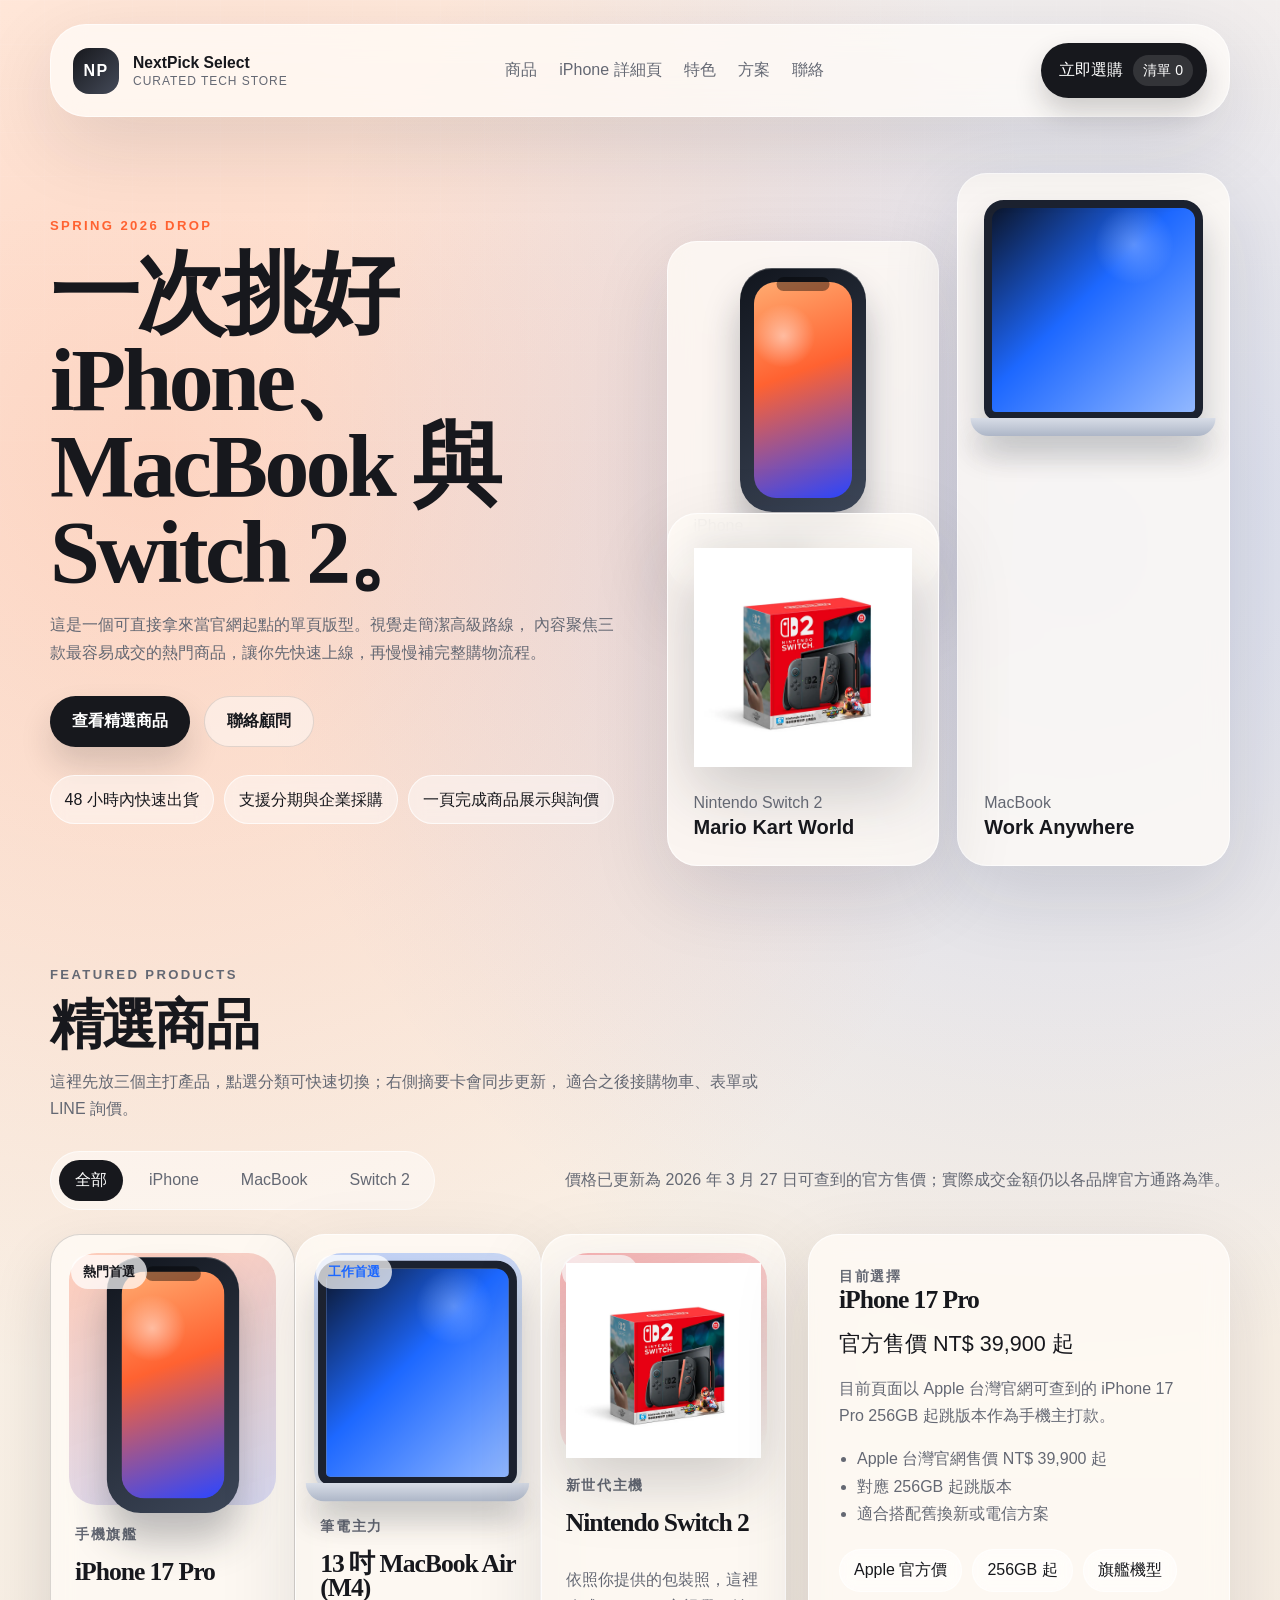
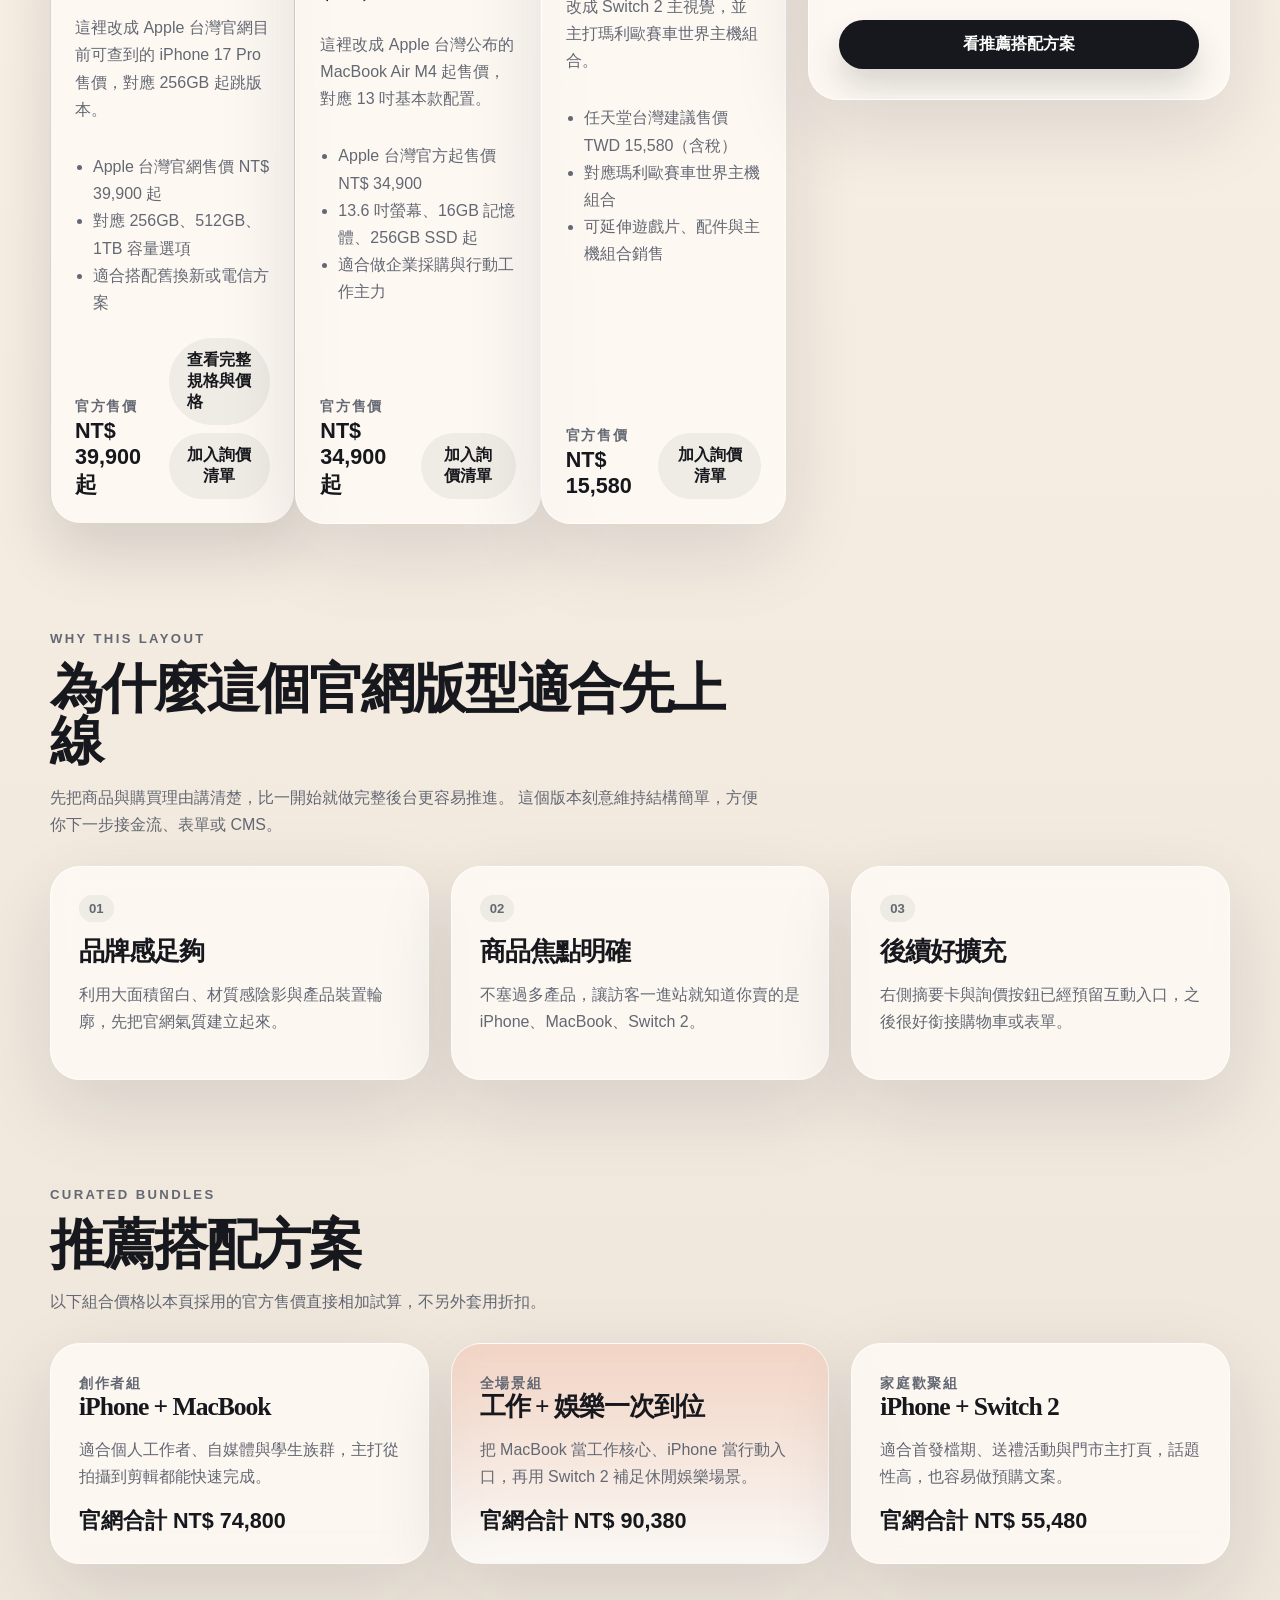
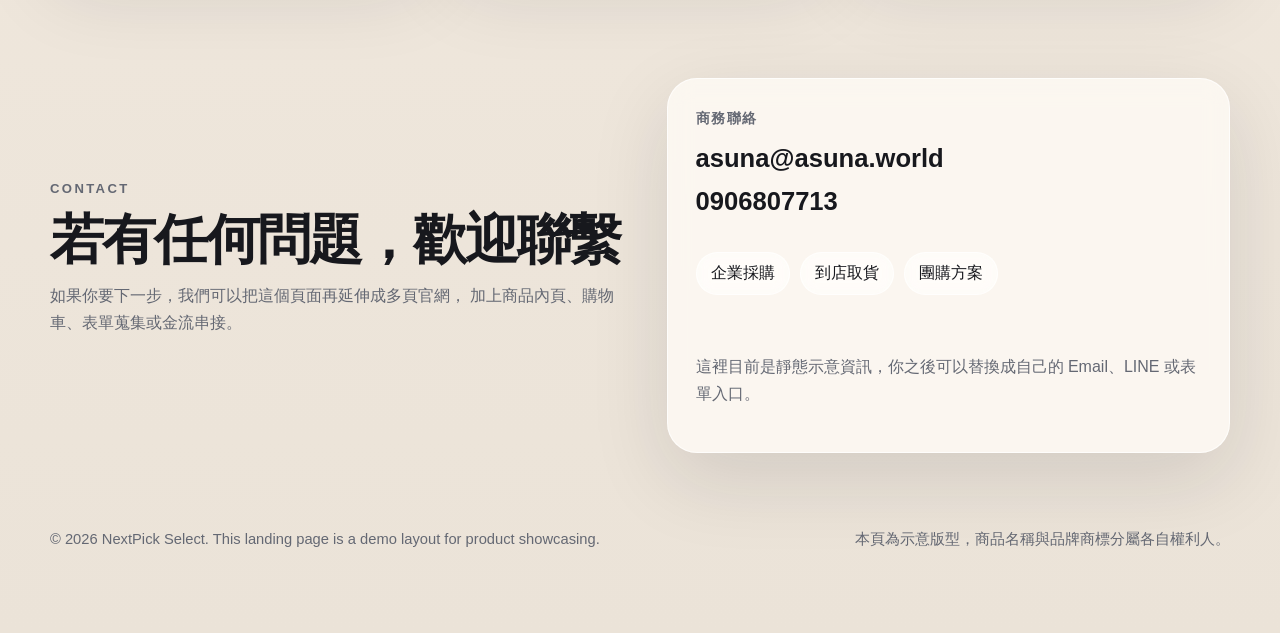
==== index.html @ 817bb283 "Add iPhone detail page with specs and cross-site pricing" ====
<!DOCTYPE html>
<html lang="zh-Hant">
<head>
  <meta charset="UTF-8">
  <meta name="viewport" content="width=device-width, initial-scale=1.0">
  <title>NextPick Select | iPhone、MacBook、Switch 2 精選官網</title>
  <meta
    name="description"
    content="簡單俐落的電子產品官網示意版，展示 iPhone、MacBook 與 Nintendo Switch 2 的精選方案。"
  >
  <link rel="stylesheet" href="styles.css">
</head>
<body>
  <div class="backdrop" aria-hidden="true"></div>
  <div class="page-shell">
    <header class="site-header">
      <a class="brand" href="#top" aria-label="NextPick Select 首頁">
        <span class="brand-mark">NP</span>
        <span class="brand-text">
          <strong>NextPick Select</strong>
          <small>Curated Tech Store</small>
        </span>
      </a>

      <nav class="site-nav" aria-label="主要導覽">
        <a href="#catalog">商品</a>
        <a href="iphone-details.html">iPhone 詳細頁</a>
        <a href="#benefits">特色</a>
        <a href="#plans">方案</a>
        <a href="#contact">聯絡</a>
      </nav>

      <a class="header-cta" href="#catalog">
        立即選購
        <span class="cart-pill">清單 <span id="cart-count">0</span></span>
      </a>
    </header>

    <main id="top">
      <section class="hero">
        <div class="hero-copy reveal">
          <p class="eyebrow">SPRING 2026 DROP</p>
          <h1>一次挑好 iPhone、MacBook 與 Switch 2。</h1>
          <p class="hero-lede">
            這是一個可直接拿來當官網起點的單頁版型。視覺走簡潔高級路線，
            內容聚焦三款最容易成交的熱門商品，讓你先快速上線，再慢慢補完整購物流程。
          </p>

          <div class="hero-actions">
            <a class="button button-primary" href="#catalog">查看精選商品</a>
            <a class="button button-secondary" href="#contact">聯絡顧問</a>
          </div>

          <ul class="hero-points" aria-label="服務重點">
            <li>48 小時內快速出貨</li>
            <li>支援分期與企業採購</li>
            <li>一頁完成商品展示與詢價</li>
          </ul>
        </div>

        <div class="hero-stage reveal" aria-hidden="true">
          <div class="stage-panel panel-phone">
            <div class="device-phone">
              <div class="device-screen"></div>
            </div>
            <div class="panel-copy">
              <p>iPhone</p>
              <strong>Creator Pick</strong>
            </div>
          </div>

          <div class="stage-panel panel-laptop">
            <div class="device-laptop">
              <div class="device-screen"></div>
              <div class="device-base"></div>
            </div>
            <div class="panel-copy">
              <p>MacBook</p>
              <strong>Work Anywhere</strong>
            </div>
          </div>

          <div class="stage-panel panel-console">
            <img class="product-image product-image-stage" src="assets/switch2.webp" alt="">
            <div class="panel-copy">
              <p>Nintendo Switch 2</p>
              <strong>Mario Kart World</strong>
            </div>
          </div>
        </div>
      </section>

      <section class="section catalog" id="catalog">
        <div class="section-heading reveal">
          <p class="eyebrow">FEATURED PRODUCTS</p>
          <h2>精選商品</h2>
          <p>
            這裡先放三個主打產品，點選分類可快速切換；右側摘要卡會同步更新，
            適合之後接購物車、表單或 LINE 詢價。
          </p>
        </div>

        <div class="catalog-toolbar reveal">
          <div class="filter-group" role="tablist" aria-label="商品分類">
            <button class="filter-button is-active" type="button" data-filter="all" aria-selected="true">全部</button>
            <button class="filter-button" type="button" data-filter="phone" aria-selected="false">iPhone</button>
            <button class="filter-button" type="button" data-filter="laptop" aria-selected="false">MacBook</button>
            <button class="filter-button" type="button" data-filter="console" aria-selected="false">Switch 2</button>
          </div>

          <p class="catalog-note">價格已更新為 2026 年 3 月 27 日可查到的官方售價；實際成交金額仍以各品牌官方通路為準。</p>
        </div>

        <div class="catalog-layout">
          <div class="product-grid">
            <article class="product-card reveal is-selected" data-category="phone" data-product="iphone" tabindex="0">
              <div class="product-visual product-visual-phone" aria-hidden="true">
                <span class="product-badge">熱門首選</span>
                <div class="device-phone large">
                  <div class="device-screen"></div>
                </div>
              </div>

              <div class="product-body">
                <p class="product-kicker">手機旗艦</p>
                <h3>iPhone 17 Pro</h3>
                <p class="product-description">
                  這裡改成 Apple 台灣官網目前可查到的 iPhone 17 Pro 售價，對應 256GB 起跳版本。
                </p>

                <ul class="product-specs">
                  <li>Apple 台灣官網售價 NT$ 39,900 起</li>
                  <li>對應 256GB、512GB、1TB 容量選項</li>
                  <li>適合搭配舊換新或電信方案</li>
                </ul>

                <div class="product-footer">
                  <div>
                    <p class="price-label">官方售價</p>
                    <strong class="product-price">NT$ 39,900 起</strong>
                  </div>
                  <div class="product-actions">
                    <a class="button button-small button-link" href="iphone-details.html">查看完整規格與價格</a>
                    <button class="button button-small" type="button" data-add-product="iphone">加入詢價清單</button>
                  </div>
                </div>
              </div>
            </article>

            <article class="product-card reveal" data-category="laptop" data-product="macbook" tabindex="0">
              <div class="product-visual product-visual-laptop" aria-hidden="true">
                <span class="product-badge cool">工作首選</span>
                <div class="device-laptop large">
                  <div class="device-screen"></div>
                  <div class="device-base"></div>
                </div>
              </div>

              <div class="product-body">
                <p class="product-kicker">筆電主力</p>
                <h3>13 吋 MacBook Air (M4)</h3>
                <p class="product-description">
                  這裡改成 Apple 台灣公布的 MacBook Air M4 起售價，對應 13 吋基本款配置。
                </p>

                <ul class="product-specs">
                  <li>Apple 台灣官方起售價 NT$ 34,900</li>
                  <li>13.6 吋螢幕、16GB 記憶體、256GB SSD 起</li>
                  <li>適合做企業採購與行動工作主力</li>
                </ul>

                <div class="product-footer">
                  <div>
                    <p class="price-label">官方售價</p>
                    <strong class="product-price">NT$ 34,900 起</strong>
                  </div>
                  <button class="button button-small" type="button" data-add-product="macbook">加入詢價清單</button>
                </div>
              </div>
            </article>

            <article class="product-card reveal" data-category="console" data-product="switch" tabindex="0">
              <div class="product-visual product-visual-console" aria-hidden="true">
                <span class="product-badge warm">新機焦點</span>
                <img class="product-image product-image-console" src="assets/switch2.webp" alt="">
              </div>

              <div class="product-body">
                <p class="product-kicker">新世代主機</p>
                <h3>Nintendo Switch 2</h3>
                <p class="product-description">
                  依照你提供的包裝照，這裡改成 Switch 2 主視覺，並主打瑪利歐賽車世界主機組合。
                </p>

                <ul class="product-specs">
                  <li>任天堂台灣建議售價 TWD 15,580（含稅）</li>
                  <li>對應瑪利歐賽車世界主機組合</li>
                  <li>可延伸遊戲片、配件與主機組合銷售</li>
                </ul>

                <div class="product-footer">
                  <div>
                    <p class="price-label">官方售價</p>
                    <strong class="product-price">NT$ 15,580</strong>
                  </div>
                  <button class="button button-small" type="button" data-add-product="switch">加入詢價清單</button>
                </div>
              </div>
            </article>
          </div>

          <aside class="selection-panel reveal" aria-live="polite">
            <p class="selection-label">目前選擇</p>
            <h3 id="selection-title">iPhone 17 Pro</h3>
            <p id="selection-price" class="selection-price">官方售價 NT$ 39,900 起</p>
            <p id="selection-description" class="selection-description">
              目前頁面主打的手機款式改為 Apple 台灣官網可查到的 iPhone 17 Pro 256GB 起跳版本。
            </p>

            <ul id="selection-features" class="selection-features">
              <li>官方售價 NT$ 39,900 起</li>
              <li>對應 256GB 起跳版本</li>
              <li>適合搭配舊換新或電信方案</li>
            </ul>

            <div class="selection-tags" id="selection-tags">
              <span>Apple 官方價</span>
              <span>256GB 起</span>
              <span>旗艦機型</span>
            </div>

            <a class="button button-primary selection-cta" href="#plans">看推薦搭配方案</a>
          </aside>
        </div>
      </section>

      <section class="section benefits" id="benefits">
        <div class="section-heading reveal">
          <p class="eyebrow">WHY THIS LAYOUT</p>
          <h2>為什麼這個官網版型適合先上線</h2>
          <p>
            先把商品與購買理由講清楚，比一開始就做完整後台更容易推進。
            這個版本刻意維持結構簡單，方便你下一步接金流、表單或 CMS。
          </p>
        </div>

        <div class="benefit-grid">
          <article class="benefit-card reveal">
            <span class="benefit-index">01</span>
            <h3>品牌感足夠</h3>
            <p>利用大面積留白、材質感陰影與產品裝置輪廓，先把官網氣質建立起來。</p>
          </article>

          <article class="benefit-card reveal">
            <span class="benefit-index">02</span>
            <h3>商品焦點明確</h3>
            <p>不塞過多產品，讓訪客一進站就知道你賣的是 iPhone、MacBook、Switch 2。</p>
          </article>

          <article class="benefit-card reveal">
            <span class="benefit-index">03</span>
            <h3>後續好擴充</h3>
            <p>右側摘要卡與詢價按鈕已經預留互動入口，之後很好銜接購物車或表單。</p>
          </article>
        </div>
      </section>

      <section class="section plans" id="plans">
        <div class="section-heading reveal">
          <p class="eyebrow">CURATED BUNDLES</p>
          <h2>推薦搭配方案</h2>
          <p>以下組合價格以本頁採用的官方售價直接相加試算，不另外套用折扣。</p>
        </div>

        <div class="plan-grid">
          <article class="plan-card reveal">
            <p class="plan-label">創作者組</p>
            <h3>iPhone + MacBook</h3>
            <p>適合個人工作者、自媒體與學生族群，主打從拍攝到剪輯都能快速完成。</p>
            <strong>官網合計 NT$ 74,800</strong>
          </article>

          <article class="plan-card reveal emphasis">
            <p class="plan-label">全場景組</p>
            <h3>工作 + 娛樂一次到位</h3>
            <p>把 MacBook 當工作核心、iPhone 當行動入口，再用 Switch 2 補足休閒娛樂場景。</p>
            <strong>官網合計 NT$ 90,380</strong>
          </article>

          <article class="plan-card reveal">
            <p class="plan-label">家庭歡聚組</p>
            <h3>iPhone + Switch 2</h3>
            <p>適合首發檔期、送禮活動與門市主打頁，話題性高，也容易做預購文案。</p>
            <strong>官網合計 NT$ 55,480</strong>
          </article>
        </div>
      </section>

      <section class="section contact" id="contact">
        <div class="contact-copy reveal">
          <p class="eyebrow">CONTACT</p>
          <h2>若有任何問題，歡迎聯繫</h2>
          <p>
            如果你要下一步，我們可以把這個頁面再延伸成多頁官網，
            加上商品內頁、購物車、表單蒐集或金流串接。
          </p>
        </div>

        <div class="contact-card reveal">
          <p class="contact-label">商務聯絡</p>
          <a href="mailto:asuna@asuna.world">asuna@asuna.world</a>
          <a href="tel:0906807713">0906807713</a>
          <div class="selection-tags">
            <span>企業採購</span>
            <span>到店取貨</span>
            <span>團購方案</span>
          </div>
          <p class="contact-note">
            這裡目前是靜態示意資訊，你之後可以替換成自己的 Email、LINE 或表單入口。
          </p>
        </div>
      </section>
    </main>

    <footer class="site-footer">
      <p>© <span id="year">2026</span> NextPick Select. This landing page is a demo layout for product showcasing.</p>
      <p>本頁為示意版型，商品名稱與品牌商標分屬各自權利人。</p>
    </footer>
  </div>

  <div class="toast" id="cart-toast" role="status" aria-live="polite"></div>

  <script src="script.js" defer></script>
</body>
</html>
---- styles.css ----
:root {
  --bg-top: #fff6ec;
  --bg-bottom: #ebe3d8;
  --surface: rgba(255, 252, 247, 0.78);
  --surface-strong: #fffdf9;
  --ink: #17181d;
  --muted: #646873;
  --line: rgba(23, 24, 29, 0.12);
  --shadow: 0 26px 80px rgba(25, 28, 40, 0.12);
  --accent: #ff6231;
  --accent-cool: #1d68ff;
  --accent-warm: #e60012;
  --radius-xl: 36px;
  --radius-sm: 999px;
  --content-width: min(1180px, calc(100vw - 40px));
}

*,
*::before,
*::after {
  box-sizing: border-box;
}

html {
  scroll-behavior: smooth;
}

body {
  margin: 0;
  min-height: 100vh;
  font-family: "Aptos", "Trebuchet MS", "Segoe UI", sans-serif;
  color: var(--ink);
  background:
    radial-gradient(circle at 12% 12%, rgba(255, 98, 49, 0.22), transparent 26%),
    radial-gradient(circle at 84% 14%, rgba(29, 104, 255, 0.18), transparent 24%),
    linear-gradient(180deg, var(--bg-top) 0%, var(--bg-bottom) 100%);
}

a {
  color: inherit;
  text-decoration: none;
}

button {
  font: inherit;
}

.backdrop {
  position: fixed;
  inset: 0;
  pointer-events: none;
  background:
    linear-gradient(rgba(255, 255, 255, 0.22) 1px, transparent 1px),
    linear-gradient(90deg, rgba(255, 255, 255, 0.22) 1px, transparent 1px);
  background-size: 44px 44px;
  mask-image: linear-gradient(180deg, rgba(0, 0, 0, 0.65), transparent 88%);
  opacity: 0.45;
}

.page-shell {
  width: var(--content-width);
  margin: 0 auto;
  padding: 24px 0 48px;
}

.site-header {
  position: sticky;
  top: 18px;
  z-index: 10;
  display: flex;
  align-items: center;
  justify-content: space-between;
  gap: 20px;
  padding: 18px 22px;
  margin-bottom: 28px;
  border: 1px solid rgba(255, 255, 255, 0.65);
  border-radius: var(--radius-xl);
  background: rgba(255, 253, 249, 0.74);
  backdrop-filter: blur(16px);
  box-shadow: var(--shadow);
}

.brand {
  display: inline-flex;
  align-items: center;
  gap: 14px;
}

.brand-mark {
  display: inline-grid;
  place-items: center;
  width: 46px;
  height: 46px;
  border-radius: 16px;
  background: linear-gradient(135deg, var(--ink), #444a58);
  color: #fff;
  font-weight: 700;
  letter-spacing: 0.08em;
}

.brand-text {
  display: flex;
  flex-direction: column;
  gap: 2px;
}

.brand-text strong {
  font-size: 0.98rem;
}

.brand-text small {
  color: var(--muted);
  font-size: 0.75rem;
  letter-spacing: 0.08em;
  text-transform: uppercase;
}

.site-nav {
  display: inline-flex;
  align-items: center;
  gap: 22px;
  color: var(--muted);
}

.site-nav a {
  transition: color 160ms ease;
}

.site-nav a:hover,
.site-nav a:focus-visible {
  color: var(--ink);
}

.header-cta,
.button {
  display: inline-flex;
  align-items: center;
  justify-content: center;
  gap: 10px;
  border: 0;
  border-radius: var(--radius-sm);
  transition:
    transform 160ms ease,
    box-shadow 160ms ease,
    background 160ms ease,
    color 160ms ease;
  cursor: pointer;
}

.header-cta {
  padding: 12px 14px 12px 18px;
  background: var(--ink);
  color: #fff;
  box-shadow: 0 14px 28px rgba(23, 24, 29, 0.2);
}

.header-cta:hover,
.header-cta:focus-visible,
.button:hover,
.button:focus-visible {
  transform: translateY(-2px);
}

.cart-pill {
  padding: 6px 10px;
  border-radius: var(--radius-sm);
  background: rgba(255, 255, 255, 0.12);
  font-size: 0.88rem;
}

.hero,
.contact {
  display: grid;
  grid-template-columns: 1.02fr 0.98fr;
  gap: 30px;
  align-items: center;
}

.hero {
  padding: 28px 0 12px;
  min-height: calc(100vh - 170px);
}

.eyebrow {
  margin: 0 0 14px;
  color: var(--accent);
  font-size: 0.82rem;
  font-weight: 700;
  letter-spacing: 0.18em;
  text-transform: uppercase;
}

h1,
h2,
h3 {
  margin: 0;
  font-family: "Palatino Linotype", "Book Antiqua", Georgia, serif;
  line-height: 0.96;
  letter-spacing: -0.04em;
}

h1 {
  font-size: clamp(3.4rem, 7vw, 6.4rem);
  max-width: 12ch;
}

h2 {
  font-size: clamp(2.2rem, 4.2vw, 4rem);
  margin-bottom: 16px;
}

h3 {
  font-size: clamp(1.4rem, 2vw, 2rem);
}

p,
li {
  line-height: 1.7;
}

.hero-lede,
.section-heading p,
.catalog-note,
.product-description,
.selection-description,
.benefit-card p,
.plan-card p,
.contact-note,
.contact-copy p {
  color: var(--muted);
}

.hero-copy {
  max-width: 580px;
}

.hero-actions {
  display: flex;
  flex-wrap: wrap;
  gap: 14px;
  margin: 30px 0 28px;
}

.button {
  padding: 14px 22px;
  font-weight: 700;
}

.button-primary {
  background: var(--ink);
  color: #fff;
  box-shadow: 0 18px 32px rgba(23, 24, 29, 0.16);
}

.button-secondary {
  border: 1px solid var(--line);
  background: rgba(255, 255, 255, 0.45);
}

.button-small {
  padding: 12px 18px;
  background: rgba(23, 24, 29, 0.06);
  color: var(--ink);
}

.button-link {
  text-decoration: none;
}

.hero-points {
  display: flex;
  flex-wrap: wrap;
  gap: 10px;
  padding: 0;
  margin: 0;
  list-style: none;
}

.hero-points li,
.selection-tags span {
  padding: 10px 14px;
  border: 1px solid rgba(255, 255, 255, 0.7);
  border-radius: var(--radius-sm);
  background: rgba(255, 255, 255, 0.44);
  backdrop-filter: blur(8px);
}

.hero-stage {
  position: relative;
  display: grid;
  grid-template-columns: 1fr 1fr;
  gap: 18px;
  min-height: 620px;
}

.stage-panel,
.product-card,
.selection-panel,
.benefit-card,
.plan-card,
.contact-card {
  position: relative;
  overflow: hidden;
  border: 1px solid rgba(255, 255, 255, 0.7);
  border-radius: 30px;
  background: var(--surface);
  box-shadow: var(--shadow);
  backdrop-filter: blur(12px);
}

.stage-panel {
  padding: 26px;
}

.panel-phone {
  margin-top: 68px;
}

.panel-laptop {
  grid-column: 2;
  grid-row: 1 / span 2;
  display: flex;
  flex-direction: column;
  justify-content: space-between;
}

.panel-console {
  margin-top: -94px;
}

.panel-copy {
  position: relative;
  z-index: 1;
}

.panel-copy p {
  margin: 0;
  color: var(--muted);
}

.panel-copy strong {
  font-size: 1.25rem;
}

.device-phone,
.device-laptop,
.device-switch {
  position: relative;
  margin: 0 auto;
}

.device-phone {
  width: 126px;
  height: 244px;
  padding: 14px;
  border-radius: 32px;
  background: linear-gradient(145deg, #11151d, #3d4759);
  box-shadow:
    inset 0 1px 0 rgba(255, 255, 255, 0.26),
    0 26px 36px rgba(18, 24, 35, 0.28);
}

.device-phone::before {
  content: "";
  position: absolute;
  top: 9px;
  left: 50%;
  width: 42%;
  height: 14px;
  transform: translateX(-50%);
  border-radius: 999px;
  background: rgba(0, 0, 0, 0.42);
}

.device-screen {
  width: 100%;
  height: 100%;
  border-radius: 22px;
  background:
    radial-gradient(circle at 30% 25%, rgba(255, 255, 255, 0.48), transparent 18%),
    linear-gradient(160deg, #ffab70, #ff6231 42%, #2c46ff 100%);
}

.device-laptop {
  width: min(100%, 380px);
}

.device-laptop .device-screen {
  height: 220px;
  border-radius: 20px 20px 12px 12px;
  border: 8px solid #1c2230;
  background:
    radial-gradient(circle at 70% 18%, rgba(255, 255, 255, 0.28), transparent 18%),
    linear-gradient(135deg, #0b162d 0%, #1d68ff 45%, #92b8ff 100%);
  box-shadow: 0 22px 36px rgba(10, 16, 28, 0.22);
}

.device-base {
  width: 112%;
  height: 18px;
  margin: -2px auto 0;
  transform: translateX(-5.5%);
  border-radius: 0 0 22px 22px;
  background: linear-gradient(180deg, #d8dde7, #adb6c7);
  box-shadow: 0 20px 28px rgba(10, 16, 28, 0.16);
}

.device-switch {
  display: flex;
  align-items: center;
  justify-content: center;
  gap: 10px;
}

.switch-screen {
  width: 210px;
  height: 116px;
  border-radius: 18px;
  border: 8px solid #1d1f29;
  background:
    radial-gradient(circle at 28% 32%, rgba(44, 175, 255, 0.2), transparent 18%),
    radial-gradient(circle at 72% 36%, rgba(255, 108, 54, 0.18), transparent 20%),
    linear-gradient(135deg, #202632 0%, #090b10 100%);
  box-shadow: 0 20px 28px rgba(17, 21, 29, 0.28);
}

.joycon {
  position: relative;
  width: 44px;
  height: 132px;
  border-radius: 28px;
  background: linear-gradient(180deg, #3c4148, #1b1f27);
  box-shadow: 0 18px 26px rgba(17, 21, 29, 0.2);
}

.joycon::before,
.joycon::after {
  content: "";
  position: absolute;
  border-radius: 999px;
}

.joycon::before {
  top: 18px;
  left: 50%;
  width: 18px;
  height: 18px;
  transform: translateX(-50%);
  background: #20242c;
  border: 3px solid rgba(255, 255, 255, 0.12);
}

.joycon::after {
  bottom: 28px;
  left: 50%;
  width: 28px;
  height: 28px;
  transform: translateX(-50%);
  border: 3px solid rgba(255, 255, 255, 0.2);
}

.joycon-left::after {
  box-shadow: inset 0 0 0 3px rgba(67, 191, 255, 0.85);
}

.joycon-right::after {
  box-shadow: inset 0 0 0 3px rgba(255, 116, 67, 0.9);
}

.joycon-left::before,
.joycon-right::before {
  box-shadow: 0 0 0 3px rgba(0, 0, 0, 0.06);
}

.joycon-left {
  border-left: 4px solid rgba(59, 184, 255, 0.88);
}

.joycon-right {
  border-right: 4px solid rgba(255, 120, 72, 0.95);
}

.large.device-phone {
  transform: scale(1.05);
}

.large.device-laptop {
  transform: scale(1.02);
}

.large.device-switch {
  transform: scale(0.96);
}

.section {
  padding: 86px 0 18px;
}

.section-heading {
  max-width: 720px;
  margin-bottom: 28px;
}

.catalog-toolbar,
.catalog-layout,
.benefit-grid,
.plan-grid {
  gap: 22px;
}

.catalog-toolbar {
  display: flex;
  align-items: center;
  justify-content: space-between;
  flex-wrap: wrap;
  margin-bottom: 24px;
}

.filter-group {
  display: inline-flex;
  flex-wrap: wrap;
  gap: 10px;
  padding: 8px;
  border: 1px solid rgba(255, 255, 255, 0.64);
  border-radius: var(--radius-sm);
  background: rgba(255, 255, 255, 0.46);
}

.filter-button {
  padding: 10px 16px;
  border: 0;
  border-radius: var(--radius-sm);
  background: transparent;
  color: var(--muted);
  cursor: pointer;
}

.filter-button.is-active {
  background: var(--ink);
  color: #fff;
}

.catalog-layout {
  display: grid;
  grid-template-columns: minmax(0, 1.5fr) minmax(280px, 0.86fr);
  align-items: start;
}

.product-grid,
.benefit-grid,
.plan-grid {
  display: grid;
}

.product-grid {
  grid-template-columns: repeat(3, minmax(0, 1fr));
}

.product-card {
  display: flex;
  flex-direction: column;
  min-height: 100%;
  outline: none;
  transition:
    transform 180ms ease,
    border-color 180ms ease,
    box-shadow 180ms ease,
    opacity 180ms ease;
  cursor: pointer;
}

.product-card:hover,
.product-card:focus-visible,
.product-card.is-selected {
  transform: translateY(-4px);
  border-color: rgba(23, 24, 29, 0.16);
  box-shadow: 0 28px 60px rgba(20, 25, 37, 0.14);
}

.product-card.is-hidden {
  display: none;
}

.product-visual {
  position: relative;
  min-height: 220px;
  padding: 28px 24px 16px;
  display: grid;
  place-items: center;
}

.product-image {
  position: relative;
  z-index: 1;
  width: 100%;
  height: auto;
  object-fit: contain;
  filter: drop-shadow(0 24px 32px rgba(17, 21, 29, 0.2));
}

.product-image-stage {
  max-width: 360px;
  margin: 8px auto 18px;
}

.product-image-console {
  max-width: 290px;
  max-height: 260px;
}

.product-visual::before {
  content: "";
  position: absolute;
  inset: 18px;
  border-radius: 28px;
  opacity: 0.95;
}

.product-visual-phone::before {
  background: linear-gradient(160deg, rgba(255, 117, 75, 0.36), rgba(56, 87, 255, 0.18));
}

.product-visual-laptop::before {
  background: linear-gradient(160deg, rgba(29, 104, 255, 0.3), rgba(180, 216, 255, 0.16));
}

.product-visual-console::before {
  background:
    linear-gradient(160deg, rgba(230, 0, 18, 0.3), rgba(255, 255, 255, 0.08)),
    radial-gradient(circle at 24% 30%, rgba(0, 184, 255, 0.12), transparent 20%);
}

.product-badge {
  position: absolute;
  top: 20px;
  left: 20px;
  z-index: 1;
  padding: 8px 12px;
  border-radius: var(--radius-sm);
  background: rgba(255, 255, 255, 0.72);
  font-size: 0.82rem;
  font-weight: 700;
}

.product-badge.cool {
  color: var(--accent-cool);
}

.product-badge.warm {
  color: var(--accent-warm);
}

.product-body {
  display: flex;
  flex: 1;
  flex-direction: column;
  gap: 14px;
  padding: 0 24px 24px;
}

.product-kicker,
.price-label,
.selection-label,
.plan-label,
.contact-label {
  margin: 0;
  color: var(--muted);
  font-size: 0.85rem;
  font-weight: 700;
  letter-spacing: 0.12em;
  text-transform: uppercase;
}

.product-specs,
.selection-features {
  padding-left: 18px;
  margin: 0;
  color: var(--muted);
}

.product-footer {
  display: flex;
  align-items: end;
  justify-content: space-between;
  gap: 14px;
  margin-top: auto;
  padding-top: 8px;
}

.product-actions {
  display: flex;
  flex-direction: column;
  gap: 8px;
}

.product-price,
.selection-price,
.plan-card strong {
  font-size: 1.35rem;
}

.selection-panel {
  position: sticky;
  top: 122px;
  padding: 30px;
}

.selection-price {
  margin: 14px 0 12px;
}

.selection-description {
  margin: 0 0 16px;
}

.selection-tags {
  display: flex;
  flex-wrap: wrap;
  gap: 10px;
  margin: 22px 0 28px;
}

.selection-cta {
  width: 100%;
}

.benefit-grid,
.plan-grid {
  grid-template-columns: repeat(3, minmax(0, 1fr));
}

.benefit-card,
.plan-card,
.contact-card {
  padding: 28px;
}

.benefit-index {
  display: inline-flex;
  margin-bottom: 18px;
  padding: 6px 10px;
  border-radius: var(--radius-sm);
  background: rgba(23, 24, 29, 0.06);
  color: var(--muted);
  font-size: 0.82rem;
  font-weight: 700;
}

.plan-card.emphasis {
  background: linear-gradient(180deg, rgba(255, 115, 74, 0.16), rgba(255, 255, 255, 0.72));
}

.contact {
  padding-top: 96px;
}

.contact-card {
  display: flex;
  flex-direction: column;
  gap: 14px;
}

.contact-card a {
  font-size: clamp(1.3rem, 2vw, 1.8rem);
  font-weight: 700;
}

.site-footer {
  display: flex;
  justify-content: space-between;
  gap: 20px;
  padding: 42px 0 18px;
  color: var(--muted);
  font-size: 0.92rem;
}

.toast {
  position: fixed;
  right: 24px;
  bottom: 24px;
  padding: 14px 18px;
  border-radius: 18px;
  background: rgba(23, 24, 29, 0.94);
  color: #fff;
  box-shadow: 0 20px 36px rgba(18, 24, 35, 0.3);
  opacity: 0;
  transform: translateY(14px);
  pointer-events: none;
  transition:
    opacity 180ms ease,
    transform 180ms ease;
}

.toast.is-visible {
  opacity: 1;
  transform: translateY(0);
}

.reveal {
  opacity: 0;
  transform: translateY(30px);
  transition:
    opacity 520ms ease,
    transform 520ms ease;
}

.reveal.is-visible {
  opacity: 1;
  transform: translateY(0);
}

.details-main {
  display: grid;
  gap: 26px;
}

.details-hero {
  border: 1px solid rgba(255, 255, 255, 0.72);
  border-radius: 34px;
  padding: 28px;
  background: rgba(255, 253, 249, 0.78);
  box-shadow: var(--shadow);
}

.details-hero h1 {
  max-width: 14ch;
  margin-bottom: 14px;
}

.details-meta {
  margin: 10px 0 0;
  color: var(--muted);
}

.details-note {
  margin: 0;
  color: var(--muted);
}

.details-grid {
  display: grid;
  grid-template-columns: repeat(2, minmax(0, 1fr));
  gap: 18px;
}

.details-card {
  border: 1px solid rgba(255, 255, 255, 0.72);
  border-radius: 28px;
  padding: 22px;
  background: var(--surface);
  box-shadow: var(--shadow);
}

.details-card h3 {
  margin-bottom: 12px;
}

.details-list {
  margin: 0;
  padding-left: 18px;
  color: var(--muted);
}

.details-list li + li {
  margin-top: 8px;
}

.details-chip-group {
  display: flex;
  flex-wrap: wrap;
  gap: 10px;
}

.details-chip {
  border: 1px solid rgba(255, 255, 255, 0.68);
  border-radius: var(--radius-sm);
  padding: 8px 12px;
  background: rgba(255, 255, 255, 0.54);
}

.details-table-wrap {
  overflow-x: auto;
  border: 1px solid rgba(255, 255, 255, 0.72);
  border-radius: 24px;
  background: rgba(255, 253, 249, 0.78);
  box-shadow: var(--shadow);
}

.details-table {
  width: 100%;
  border-collapse: collapse;
  min-width: 940px;
}

.details-table th,
.details-table td {
  text-align: left;
  padding: 14px 16px;
  border-bottom: 1px solid rgba(23, 24, 29, 0.1);
  vertical-align: top;
}

.details-table th {
  font-size: 0.88rem;
  letter-spacing: 0.1em;
  text-transform: uppercase;
  color: var(--muted);
  background: rgba(255, 255, 255, 0.65);
}

.details-table tr:last-child td {
  border-bottom: 0;
}

.details-section {
  display: grid;
  gap: 16px;
}

.model-grid {
  display: grid;
  grid-template-columns: repeat(2, minmax(0, 1fr));
  gap: 18px;
}

.model-card {
  border: 1px solid rgba(255, 255, 255, 0.72);
  border-radius: 26px;
  padding: 20px;
  background: rgba(255, 252, 247, 0.8);
  box-shadow: var(--shadow);
  display: grid;
  gap: 12px;
}

.model-card h3 {
  margin-bottom: 4px;
}

.model-card p {
  margin: 0;
}

.mini-table {
  width: 100%;
  border-collapse: collapse;
}

.mini-table th,
.mini-table td {
  text-align: left;
  padding: 8px 0;
  border-bottom: 1px dashed rgba(23, 24, 29, 0.12);
}

.mini-table tr:last-child td {
  border-bottom: 0;
}

.mini-table th {
  color: var(--muted);
  font-size: 0.84rem;
  text-transform: uppercase;
  letter-spacing: 0.08em;
}

.source-list {
  display: flex;
  flex-wrap: wrap;
  gap: 10px;
}

.source-list a {
  padding: 8px 12px;
  border-radius: var(--radius-sm);
  border: 1px solid rgba(255, 255, 255, 0.72);
  background: rgba(255, 255, 255, 0.48);
  font-size: 0.9rem;
}

@media (max-width: 1120px) {
  .hero,
  .contact,
  .catalog-layout,
  .product-grid,
  .benefit-grid,
  .plan-grid,
  .details-grid,
  .model-grid {
    grid-template-columns: 1fr;
  }

  .hero {
    min-height: auto;
    padding-top: 12px;
  }

  .hero-stage {
    min-height: 0;
  }

  .panel-phone,
  .panel-console {
    margin-top: 0;
  }

  .panel-laptop {
    grid-column: auto;
    grid-row: auto;
  }

  .selection-panel {
    position: static;
  }

  .site-footer {
    flex-direction: column;
  }
}

@media (max-width: 860px) {
  .page-shell {
    width: min(100vw - 24px, 100%);
    padding-top: 14px;
  }

  .site-header {
    flex-wrap: wrap;
    justify-content: center;
    text-align: center;
  }

  .site-nav {
    order: 3;
    width: 100%;
    justify-content: center;
    flex-wrap: wrap;
  }

  .hero-stage {
    grid-template-columns: 1fr;
  }

  .panel-console {
    margin-top: 0;
  }
}

@media (max-width: 640px) {
  :root {
    --content-width: calc(100vw - 24px);
  }

  .site-header {
    top: 10px;
    padding: 16px;
    border-radius: 24px;
  }

  h1 {
    max-width: 10ch;
  }

  .hero-actions,
  .hero-points,
  .selection-tags {
    gap: 8px;
  }

  .button,
  .header-cta {
    width: 100%;
  }

  .product-body,
  .benefit-card,
  .plan-card,
  .contact-card,
  .selection-panel {
    padding-left: 18px;
    padding-right: 18px;
  }

  .product-footer {
    align-items: stretch;
    flex-direction: column;
  }

  .product-footer .button-small {
    width: 100%;
  }

  .switch-screen {
    width: 160px;
    height: 88px;
  }

  .joycon {
    width: 36px;
    height: 104px;
  }

  .toast {
    left: 12px;
    right: 12px;
    bottom: 12px;
    text-align: center;
  }
}
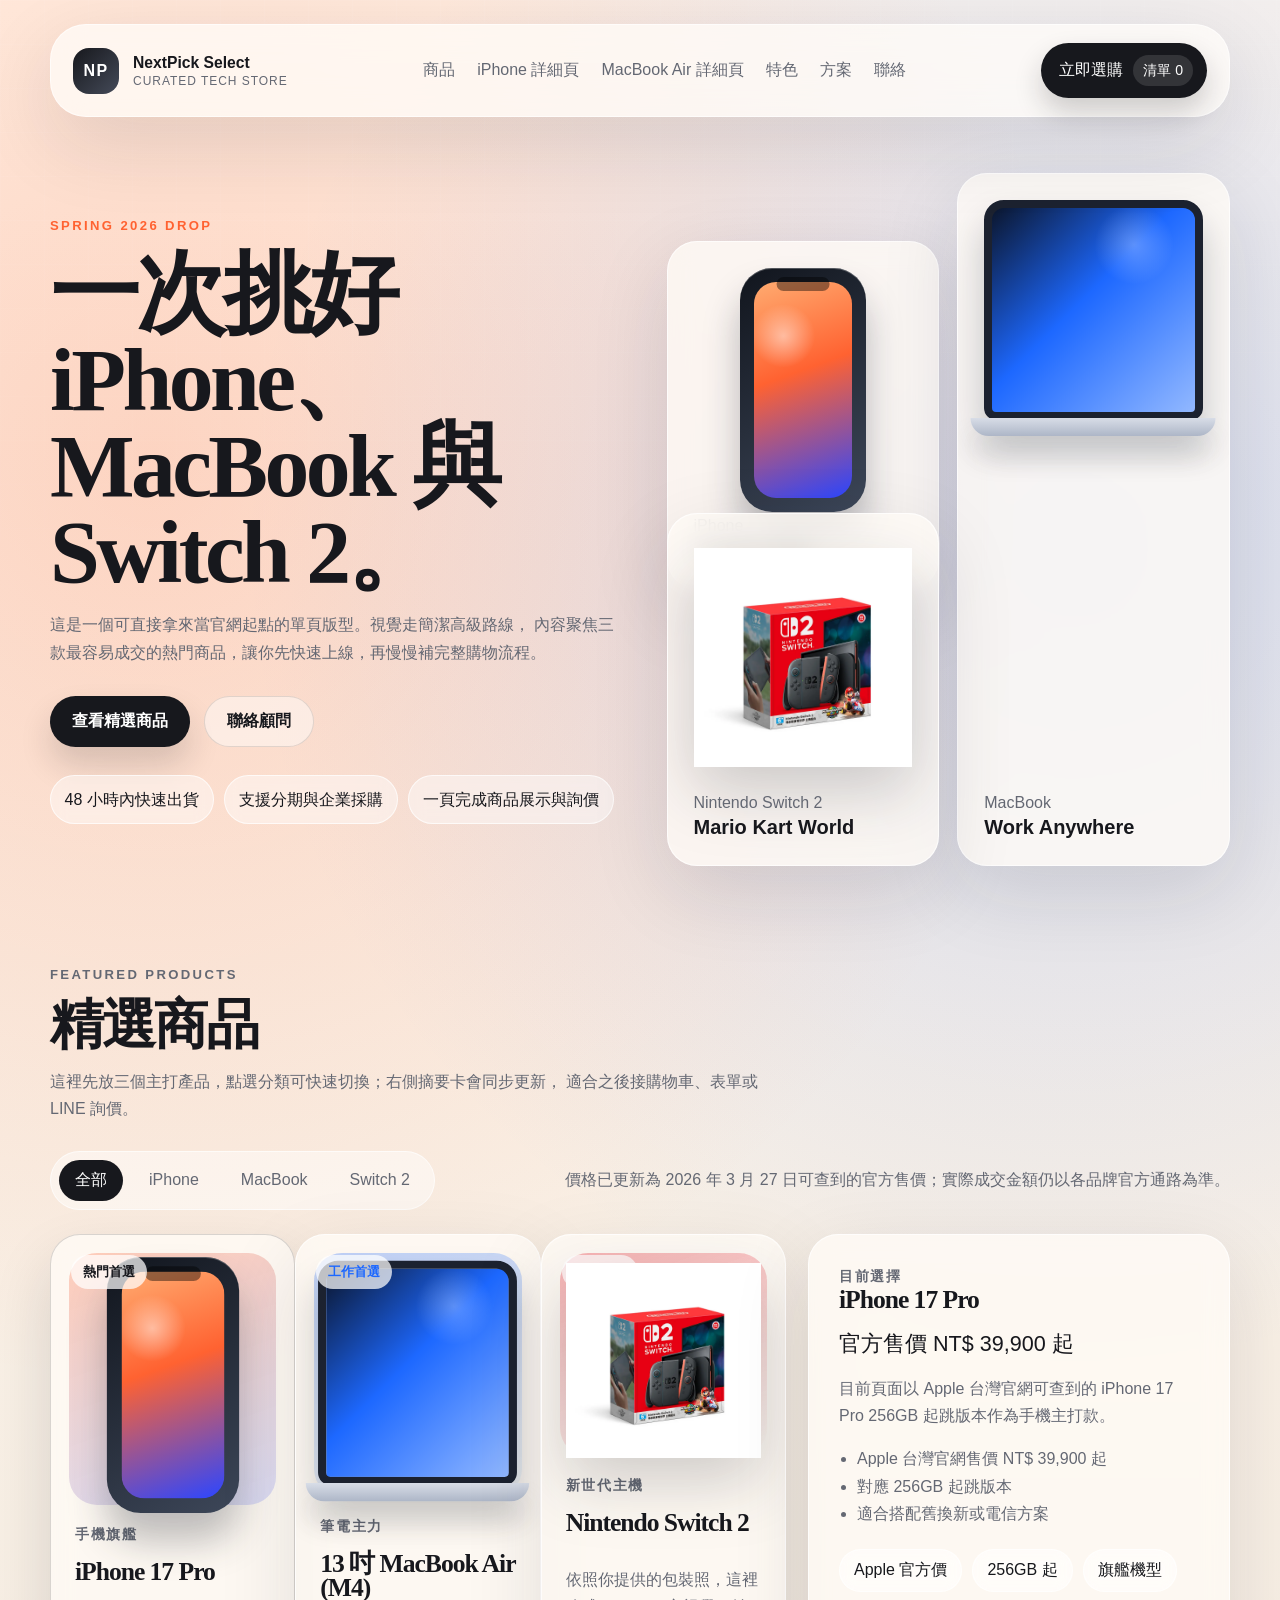
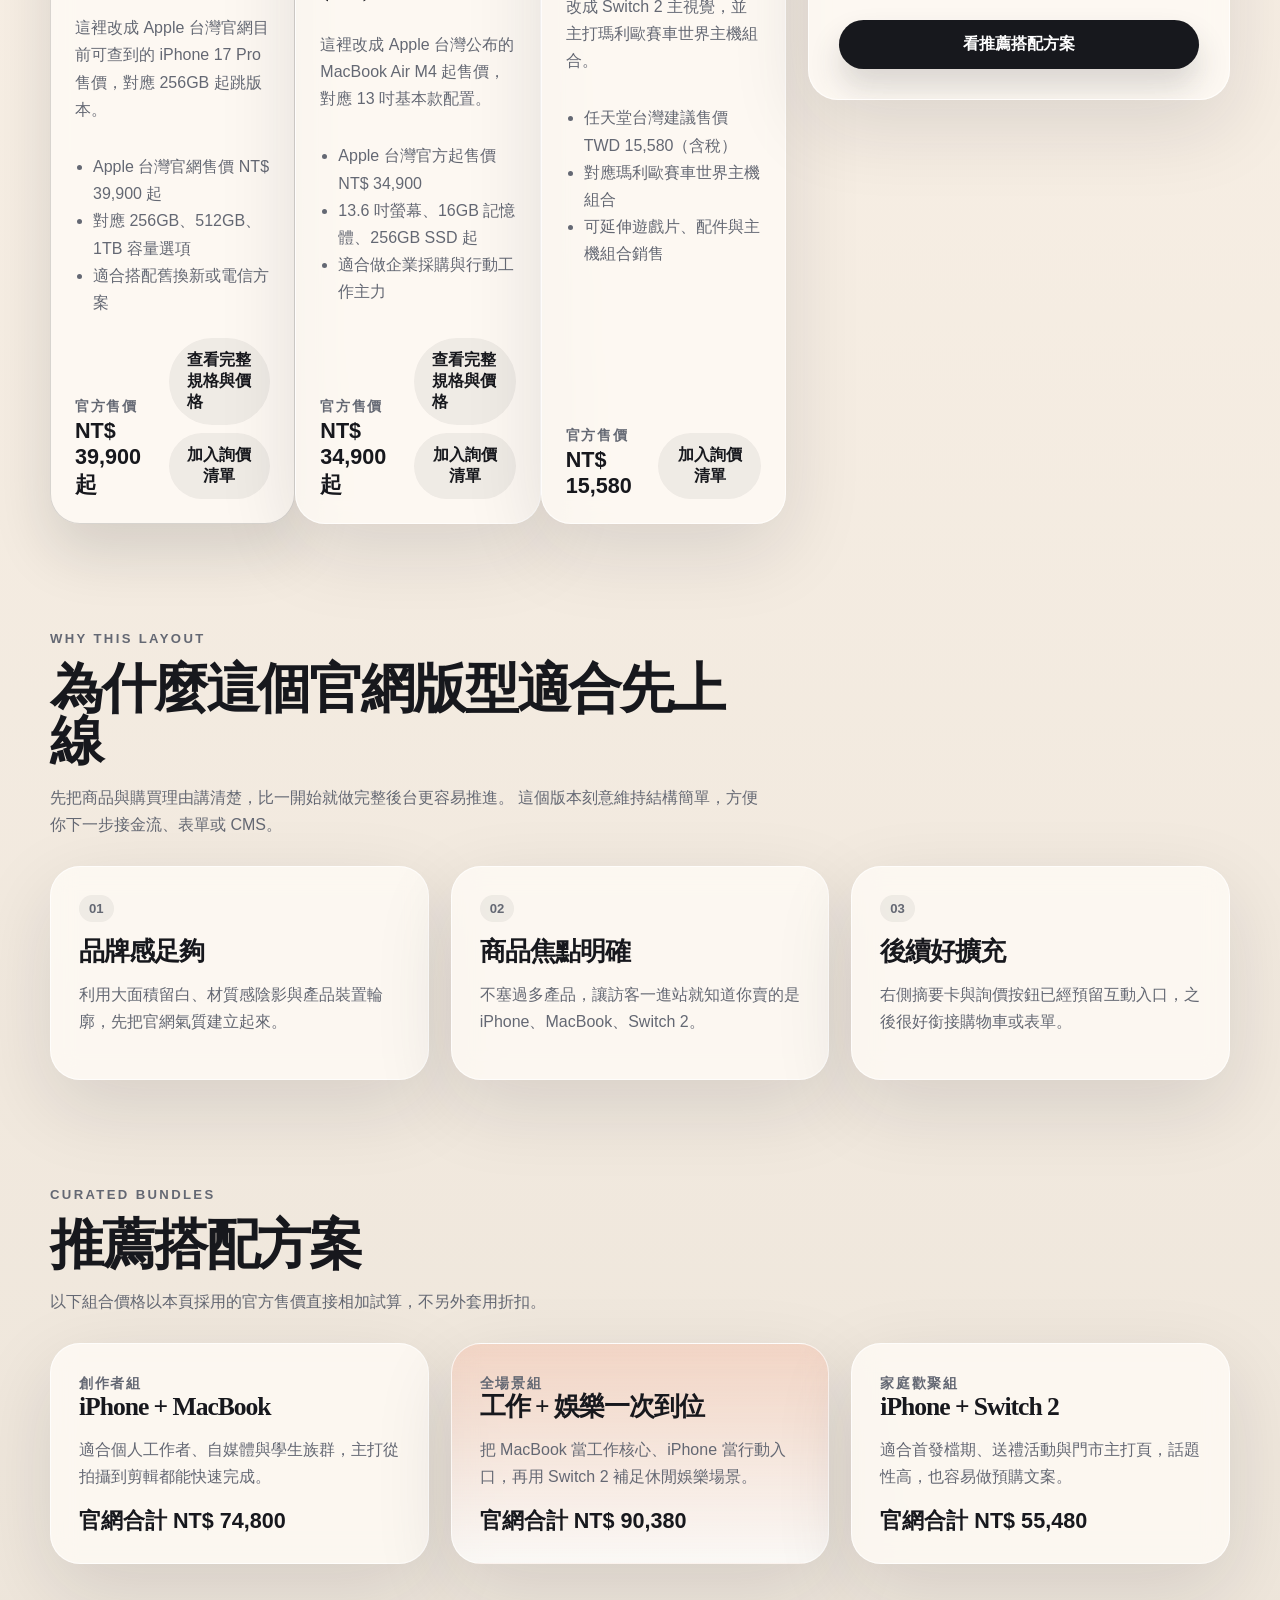
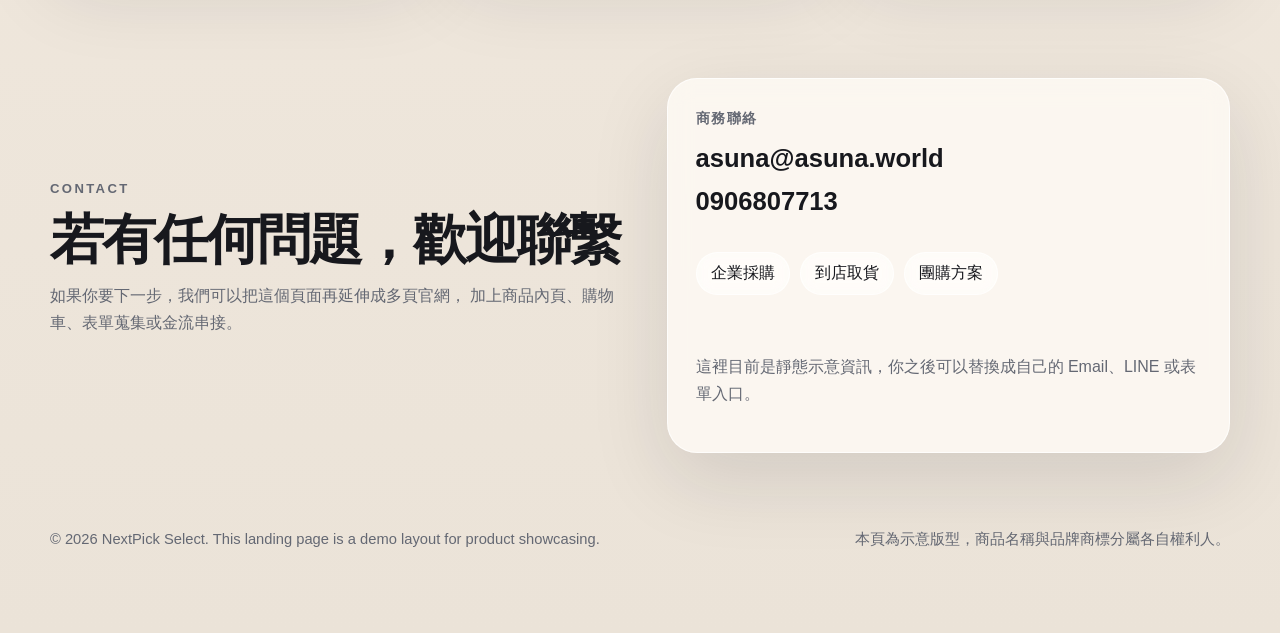
==== commit 71fd7b79: "Add MacBook Air detail page and direct purchase landing" ====
--- a/index.html
+++ b/index.html
@@ -25,6 +25,7 @@
       <nav class="site-nav" aria-label="主要導覽">
         <a href="#catalog">商品</a>
         <a href="iphone-details.html">iPhone 詳細頁</a>
+        <a href="macbook-air-details.html">MacBook Air 詳細頁</a>
         <a href="#benefits">特色</a>
         <a href="#plans">方案</a>
         <a href="#contact">聯絡</a>
@@ -174,7 +175,10 @@
                     <p class="price-label">官方售價</p>
                     <strong class="product-price">NT$ 34,900 起</strong>
                   </div>
-                  <button class="button button-small" type="button" data-add-product="macbook">加入詢價清單</button>
+                  <div class="product-actions">
+                    <a class="button button-small button-link" href="macbook-air-details.html">查看完整規格與價格</a>
+                    <button class="button button-small" type="button" data-add-product="macbook">加入詢價清單</button>
+                  </div>
                 </div>
               </div>
             </article>
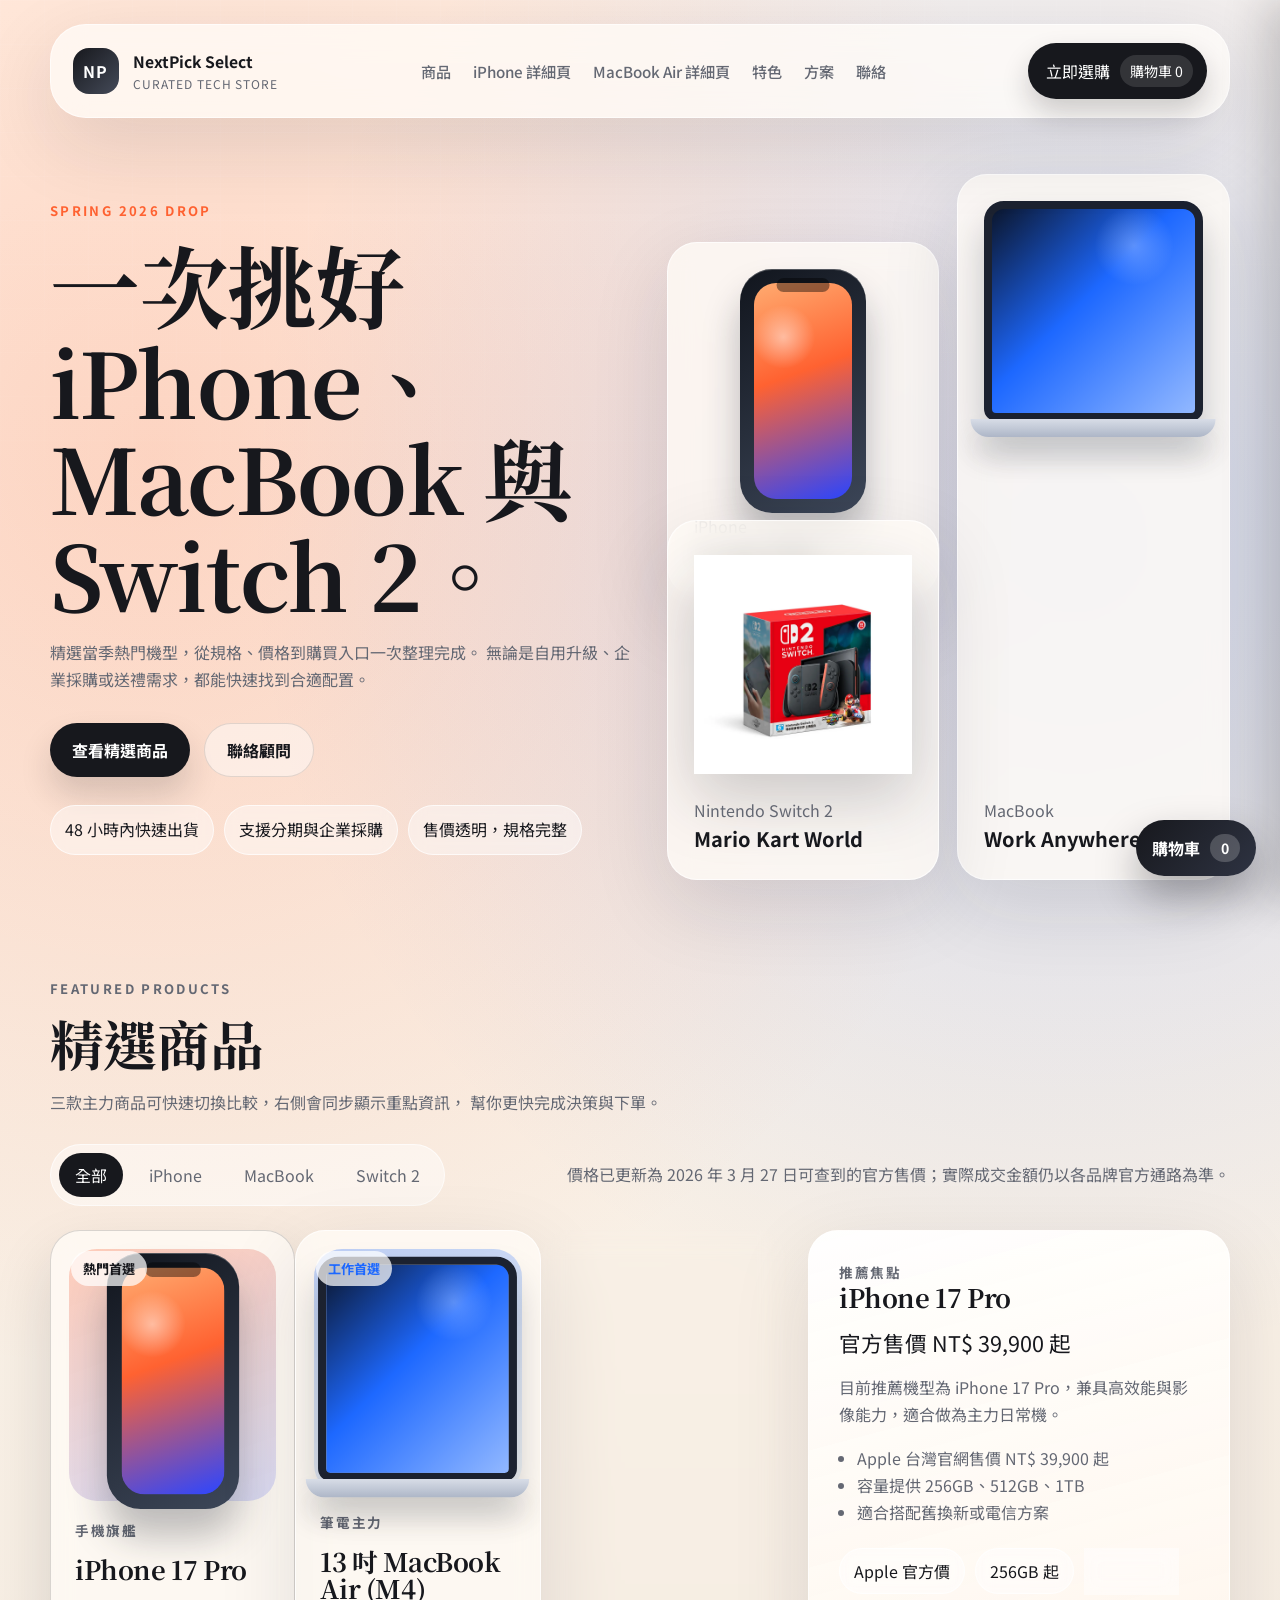
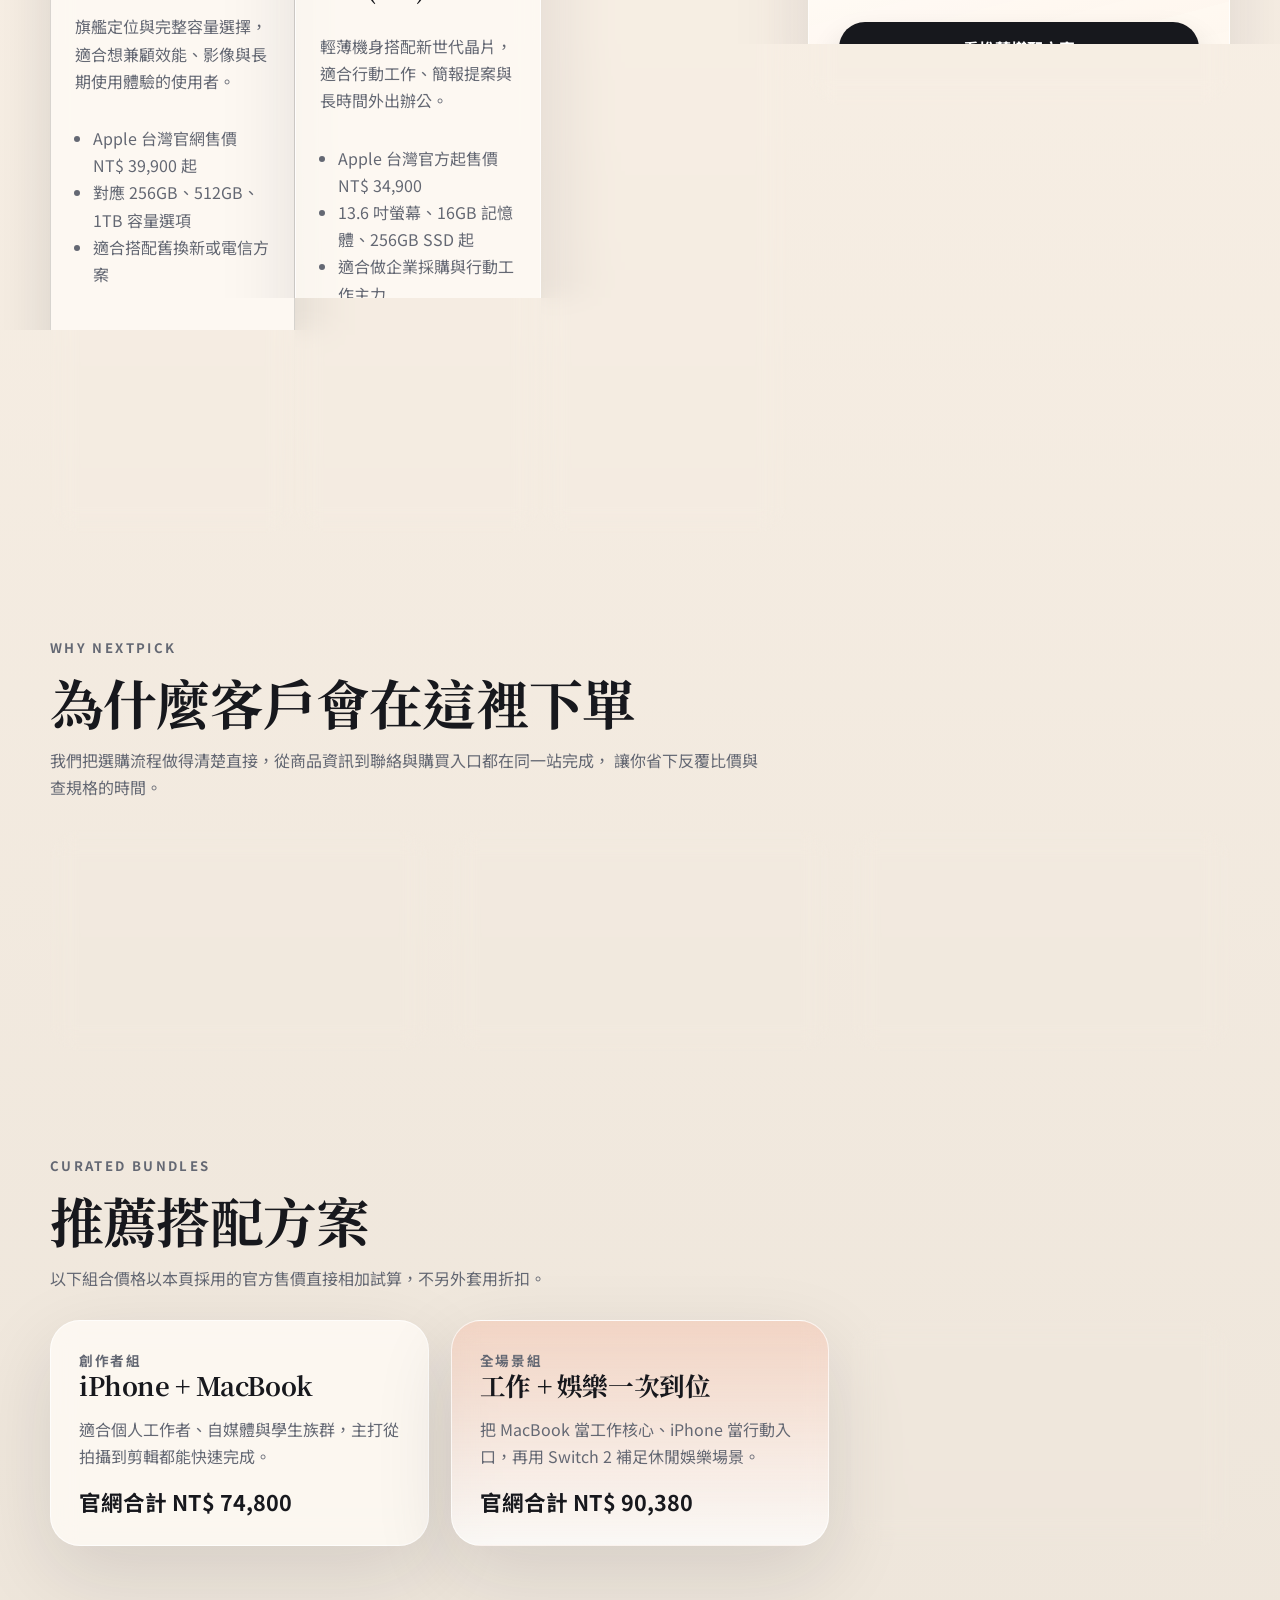
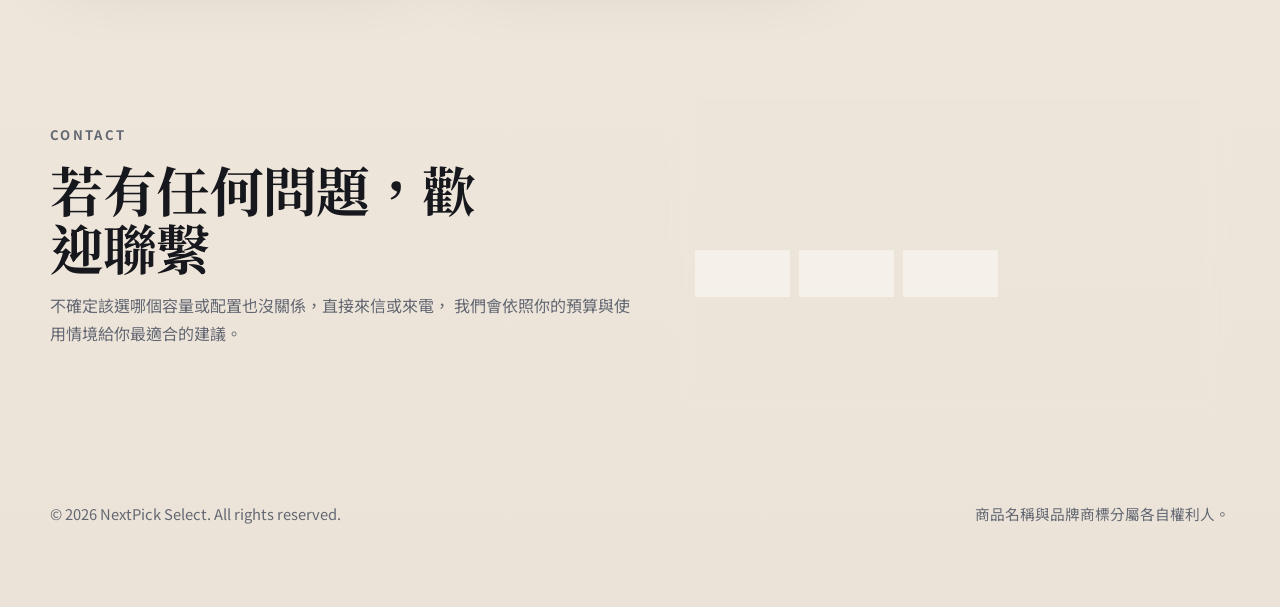
==== commit b5a64b8e: "refactor: polish storefront copy and integrate homepage cart flow" ====
--- a/index.html
+++ b/index.html
@@ -6,7 +6,7 @@
   <title>NextPick Select | iPhone、MacBook、Switch 2 精選官網</title>
   <meta
     name="description"
-    content="簡單俐落的電子產品官網示意版，展示 iPhone、MacBook 與 Nintendo Switch 2 的精選方案。"
+    content="專注 iPhone、MacBook 與 Nintendo Switch 2 的選品官網，提供規格、價格與快速購買入口。"
   >
   <link rel="stylesheet" href="styles.css">
 </head>
@@ -33,7 +33,7 @@
 
       <a class="header-cta" href="#catalog">
         立即選購
-        <span class="cart-pill">清單 <span id="cart-count">0</span></span>
+        <span class="cart-pill">購物車 <span id="cart-count">0</span></span>
       </a>
     </header>
 
@@ -43,8 +43,8 @@
           <p class="eyebrow">SPRING 2026 DROP</p>
           <h1>一次挑好 iPhone、MacBook 與 Switch 2。</h1>
           <p class="hero-lede">
-            這是一個可直接拿來當官網起點的單頁版型。視覺走簡潔高級路線，
-            內容聚焦三款最容易成交的熱門商品，讓你先快速上線，再慢慢補完整購物流程。
+            精選當季熱門機型，從規格、價格到購買入口一次整理完成。
+            無論是自用升級、企業採購或送禮需求，都能快速找到合適配置。
           </p>
 
           <div class="hero-actions">
@@ -55,7 +55,7 @@
           <ul class="hero-points" aria-label="服務重點">
             <li>48 小時內快速出貨</li>
             <li>支援分期與企業採購</li>
-            <li>一頁完成商品展示與詢價</li>
+            <li>售價透明，規格完整</li>
           </ul>
         </div>
 
@@ -96,8 +96,8 @@
           <p class="eyebrow">FEATURED PRODUCTS</p>
           <h2>精選商品</h2>
           <p>
-            這裡先放三個主打產品，點選分類可快速切換；右側摘要卡會同步更新，
-            適合之後接購物車、表單或 LINE 詢價。
+            三款主力商品可快速切換比較，右側會同步顯示重點資訊，
+            幫你更快完成決策與下單。
           </p>
         </div>
 
@@ -126,7 +126,7 @@
                 <p class="product-kicker">手機旗艦</p>
                 <h3>iPhone 17 Pro</h3>
                 <p class="product-description">
-                  這裡改成 Apple 台灣官網目前可查到的 iPhone 17 Pro 售價，對應 256GB 起跳版本。
+                  旗艦定位與完整容量選擇，適合想兼顧效能、影像與長期使用體驗的使用者。
                 </p>
 
                 <ul class="product-specs">
@@ -141,8 +141,8 @@
                     <strong class="product-price">NT$ 39,900 起</strong>
                   </div>
                   <div class="product-actions">
-                    <a class="button button-small button-link" href="iphone-details.html">查看完整規格與價格</a>
-                    <button class="button button-small" type="button" data-add-product="iphone">加入詢價清單</button>
+                    <a class="button button-small button-link button-outline" href="iphone-details.html">查看完整規格與價格</a>
+                    <button class="button button-small button-cart" type="button" data-add-product="iphone">加入購物車</button>
                   </div>
                 </div>
               </div>
@@ -161,7 +161,7 @@
                 <p class="product-kicker">筆電主力</p>
                 <h3>13 吋 MacBook Air (M4)</h3>
                 <p class="product-description">
-                  這裡改成 Apple 台灣公布的 MacBook Air M4 起售價，對應 13 吋基本款配置。
+                  輕薄機身搭配新世代晶片，適合行動工作、簡報提案與長時間外出辦公。
                 </p>
 
                 <ul class="product-specs">
@@ -176,8 +176,8 @@
                     <strong class="product-price">NT$ 34,900 起</strong>
                   </div>
                   <div class="product-actions">
-                    <a class="button button-small button-link" href="macbook-air-details.html">查看完整規格與價格</a>
-                    <button class="button button-small" type="button" data-add-product="macbook">加入詢價清單</button>
+                    <a class="button button-small button-link button-outline" href="macbook-air-details.html">查看完整規格與價格</a>
+                    <button class="button button-small button-cart" type="button" data-add-product="macbook">加入購物車</button>
                   </div>
                 </div>
               </div>
@@ -193,7 +193,7 @@
                 <p class="product-kicker">新世代主機</p>
                 <h3>Nintendo Switch 2</h3>
                 <p class="product-description">
-                  依照你提供的包裝照，這裡改成 Switch 2 主視覺，並主打瑪利歐賽車世界主機組合。
+                  家用與外出都適合的次世代主機，熱門首發組合一次到位，聚會與家庭娛樂都好上手。
                 </p>
 
                 <ul class="product-specs">
@@ -207,18 +207,21 @@
                     <p class="price-label">官方售價</p>
                     <strong class="product-price">NT$ 15,580</strong>
                   </div>
-                  <button class="button button-small" type="button" data-add-product="switch">加入詢價清單</button>
+                  <div class="product-actions">
+                    <a class="button button-small button-link button-outline" href="#contact">立即洽詢</a>
+                    <button class="button button-small button-cart" type="button" data-add-product="switch">加入購物車</button>
+                  </div>
                 </div>
               </div>
             </article>
           </div>
 
           <aside class="selection-panel reveal" aria-live="polite">
-            <p class="selection-label">目前選擇</p>
+            <p class="selection-label">推薦焦點</p>
             <h3 id="selection-title">iPhone 17 Pro</h3>
             <p id="selection-price" class="selection-price">官方售價 NT$ 39,900 起</p>
             <p id="selection-description" class="selection-description">
-              目前頁面主打的手機款式改為 Apple 台灣官網可查到的 iPhone 17 Pro 256GB 起跳版本。
+              目前推薦機型為 iPhone 17 Pro，兼具高效能與影像能力，適合做為主力日常機。
             </p>
 
             <ul id="selection-features" class="selection-features">
@@ -240,31 +243,31 @@
 
       <section class="section benefits" id="benefits">
         <div class="section-heading reveal">
-          <p class="eyebrow">WHY THIS LAYOUT</p>
-          <h2>為什麼這個官網版型適合先上線</h2>
+          <p class="eyebrow">WHY NEXTPICK</p>
+          <h2>為什麼客戶會在這裡下單</h2>
           <p>
-            先把商品與購買理由講清楚，比一開始就做完整後台更容易推進。
-            這個版本刻意維持結構簡單，方便你下一步接金流、表單或 CMS。
+            我們把選購流程做得清楚直接，從商品資訊到聯絡與購買入口都在同一站完成，
+            讓你省下反覆比價與查規格的時間。
           </p>
         </div>
 
         <div class="benefit-grid">
           <article class="benefit-card reveal">
             <span class="benefit-index">01</span>
-            <h3>品牌感足夠</h3>
-            <p>利用大面積留白、材質感陰影與產品裝置輪廓，先把官網氣質建立起來。</p>
+            <h3>價格資訊透明</h3>
+            <p>主打商品直接標示售價與規格重點，降低猶豫成本，購買決策更快。</p>
           </article>
 
           <article class="benefit-card reveal">
             <span class="benefit-index">02</span>
-            <h3>商品焦點明確</h3>
-            <p>不塞過多產品，讓訪客一進站就知道你賣的是 iPhone、MacBook、Switch 2。</p>
+            <h3>熱門機型集中</h3>
+            <p>聚焦 iPhone、MacBook、Switch 2 三大品類，選購路徑清楚不分散。</p>
           </article>
 
           <article class="benefit-card reveal">
             <span class="benefit-index">03</span>
-            <h3>後續好擴充</h3>
-            <p>右側摘要卡與詢價按鈕已經預留互動入口，之後很好銜接購物車或表單。</p>
+            <h3>客服與商務支援</h3>
+            <p>提供即時聯絡窗口，企業採購、團購與急件需求都能快速安排。</p>
           </article>
         </div>
       </section>
@@ -305,8 +308,8 @@
           <p class="eyebrow">CONTACT</p>
           <h2>若有任何問題，歡迎聯繫</h2>
           <p>
-            如果你要下一步，我們可以把這個頁面再延伸成多頁官網，
-            加上商品內頁、購物車、表單蒐集或金流串接。
+            不確定該選哪個容量或配置也沒關係，直接來信或來電，
+            我們會依照你的預算與使用情境給你最適合的建議。
           </p>
         </div>
 
@@ -320,20 +323,21 @@
             <span>團購方案</span>
           </div>
           <p class="contact-note">
-            這裡目前是靜態示意資訊，你之後可以替換成自己的 Email、LINE 或表單入口。
+            服務時間為週一到週六 10:00-20:00，急件可先來電協助安排。
           </p>
         </div>
       </section>
     </main>
 
     <footer class="site-footer">
-      <p>© <span id="year">2026</span> NextPick Select. This landing page is a demo layout for product showcasing.</p>
-      <p>本頁為示意版型，商品名稱與品牌商標分屬各自權利人。</p>
+      <p>© <span id="year">2026</span> NextPick Select. All rights reserved.</p>
+      <p>商品名稱與品牌商標分屬各自權利人。</p>
     </footer>
   </div>
 
   <div class="toast" id="cart-toast" role="status" aria-live="polite"></div>
 
+  <script src="cart-system.js" defer></script>
   <script src="script.js" defer></script>
 </body>
 </html>
--- a/styles.css
+++ b/styles.css
@@ -1,3 +1,5 @@
+@import url("https://fonts.googleapis.com/css2?family=Noto+Sans+TC:wght@400;500;700;800&family=Noto+Serif+TC:wght@600;700&display=swap");
+
 :root {
   --bg-top: #fff6ec;
   --bg-bottom: #ebe3d8;
@@ -28,7 +30,7 @@
 body {
   margin: 0;
   min-height: 100vh;
-  font-family: "Aptos", "Trebuchet MS", "Segoe UI", sans-serif;
+  font-family: "Noto Sans TC", "PingFang TC", "Microsoft JhengHei", sans-serif;
   color: var(--ink);
   background:
     radial-gradient(circle at 12% 12%, rgba(255, 98, 49, 0.22), transparent 26%),
@@ -120,6 +122,8 @@
   align-items: center;
   gap: 22px;
   color: var(--muted);
+  font-size: 0.95rem;
+  font-weight: 500;
 }
 
 .site-nav a {
@@ -194,9 +198,9 @@
 h2,
 h3 {
   margin: 0;
-  font-family: "Palatino Linotype", "Book Antiqua", Georgia, serif;
-  line-height: 0.96;
-  letter-spacing: -0.04em;
+  font-family: "Noto Serif TC", "Songti TC", serif;
+  line-height: 1.08;
+  letter-spacing: -0.015em;
 }
 
 h1 {
@@ -265,6 +269,17 @@
 
 .button-link {
   text-decoration: none;
+}
+
+.button-outline {
+  border: 1px solid rgba(23, 24, 29, 0.16);
+  background: rgba(255, 255, 255, 0.68);
+}
+
+.button-cart {
+  background: var(--ink);
+  color: #fff;
+  box-shadow: 0 12px 24px rgba(23, 24, 29, 0.18);
 }
 
 .hero-points {
@@ -703,6 +718,9 @@
   position: sticky;
   top: 122px;
   padding: 30px;
+  background:
+    linear-gradient(165deg, rgba(255, 255, 255, 0.86), rgba(255, 245, 236, 0.78)),
+    var(--surface);
 }
 
 .selection-price {
@@ -760,6 +778,10 @@
   gap: 14px;
 }
 
+.contact-copy h2 {
+  max-width: 14ch;
+}
+
 .contact-card a {
   font-size: clamp(1.3rem, 2vw, 1.8rem);
   font-weight: 700;
@@ -777,7 +799,7 @@
 .toast {
   position: fixed;
   right: 24px;
-  bottom: 24px;
+  bottom: 92px;
   padding: 14px 18px;
   border-radius: 18px;
   background: rgba(23, 24, 29, 0.94);
@@ -978,6 +1000,248 @@
   font-size: 0.9rem;
 }
 
+.spec-action-cell {
+  width: 154px;
+  white-space: nowrap;
+}
+
+.cart-add-button {
+  width: 100%;
+  justify-content: center;
+  padding: 10px 14px;
+  border: 1px solid rgba(23, 24, 29, 0.18);
+  background: rgba(23, 24, 29, 0.06);
+  font-size: 0.88rem;
+  line-height: 1.2;
+}
+
+.cart-add-button.is-added {
+  border-color: var(--ink);
+  background: var(--ink);
+  color: #fff;
+}
+
+.cart-unavailable {
+  display: inline-flex;
+  align-items: center;
+  min-height: 40px;
+  color: var(--muted);
+  font-size: 0.9rem;
+}
+
+body.cart-open {
+  overflow: hidden;
+}
+
+.cart-fab {
+  position: fixed;
+  right: 24px;
+  bottom: 24px;
+  z-index: 72;
+  display: inline-flex;
+  align-items: center;
+  gap: 10px;
+  padding: 14px 16px;
+  border: 0;
+  border-radius: var(--radius-sm);
+  background: linear-gradient(130deg, #17181d 0%, #2e3342 100%);
+  color: #fff;
+  font-weight: 700;
+  box-shadow: 0 20px 40px rgba(23, 24, 29, 0.34);
+}
+
+.cart-fab-count {
+  min-width: 30px;
+  padding: 4px 8px;
+  border-radius: var(--radius-sm);
+  background: rgba(255, 255, 255, 0.2);
+  text-align: center;
+  font-size: 0.88rem;
+}
+
+.cart-overlay {
+  position: fixed;
+  inset: 0;
+  z-index: 70;
+  background: rgba(23, 24, 29, 0.4);
+  opacity: 0;
+  pointer-events: none;
+  transition: opacity 220ms ease;
+}
+
+.cart-overlay.is-open {
+  opacity: 1;
+  pointer-events: auto;
+}
+
+.cart-drawer {
+  position: fixed;
+  top: 0;
+  right: 0;
+  z-index: 71;
+  width: min(420px, 100vw);
+  height: 100vh;
+  display: grid;
+  grid-template-rows: auto 1fr auto;
+  border-left: 1px solid rgba(23, 24, 29, 0.12);
+  background: rgba(255, 252, 247, 0.98);
+  transform: translateX(100%);
+  transition: transform 260ms ease;
+  box-shadow: -16px 0 40px rgba(23, 24, 29, 0.2);
+}
+
+.cart-drawer.is-open {
+  transform: translateX(0);
+}
+
+.cart-drawer-header {
+  display: flex;
+  align-items: flex-start;
+  justify-content: space-between;
+  gap: 12px;
+  padding: 18px 20px;
+  border-bottom: 1px solid rgba(23, 24, 29, 0.1);
+}
+
+.cart-title {
+  margin: 0;
+  font-size: 1.26rem;
+  font-weight: 700;
+  letter-spacing: -0.02em;
+}
+
+.cart-subtitle {
+  margin: 4px 0 0;
+  color: var(--muted);
+  font-size: 0.92rem;
+}
+
+.cart-close {
+  width: 38px;
+  height: 38px;
+  border: 1px solid rgba(23, 24, 29, 0.14);
+  border-radius: 50%;
+  background: rgba(255, 255, 255, 0.8);
+  font-size: 1.4rem;
+  line-height: 1;
+  cursor: pointer;
+}
+
+.cart-drawer-body {
+  padding: 18px 20px;
+  overflow-y: auto;
+}
+
+.cart-empty-hint {
+  margin: 0;
+  color: var(--muted);
+}
+
+.cart-item-list {
+  margin: 0;
+  padding: 0;
+  list-style: none;
+  display: grid;
+  gap: 12px;
+}
+
+.cart-item {
+  padding: 14px;
+  border: 1px solid rgba(23, 24, 29, 0.12);
+  border-radius: 18px;
+  background: rgba(255, 255, 255, 0.84);
+  display: grid;
+  gap: 8px;
+}
+
+.cart-item-head {
+  display: flex;
+  justify-content: space-between;
+  gap: 10px;
+}
+
+.cart-item-name {
+  margin: 0;
+  font-weight: 700;
+  line-height: 1.4;
+}
+
+.cart-item-spec {
+  margin: 0;
+  color: var(--muted);
+  font-size: 0.88rem;
+  line-height: 1.45;
+}
+
+.cart-remove {
+  border: 0;
+  background: transparent;
+  color: #a63629;
+  font-size: 0.86rem;
+  cursor: pointer;
+}
+
+.cart-item-foot {
+  display: flex;
+  align-items: center;
+  justify-content: space-between;
+  gap: 10px;
+}
+
+.cart-item-price {
+  font-size: 0.98rem;
+}
+
+.cart-qty {
+  display: inline-flex;
+  align-items: center;
+  gap: 6px;
+}
+
+.cart-qty button {
+  width: 28px;
+  height: 28px;
+  border: 1px solid rgba(23, 24, 29, 0.2);
+  border-radius: 50%;
+  background: rgba(255, 255, 255, 0.92);
+  cursor: pointer;
+}
+
+.cart-qty span {
+  min-width: 20px;
+  text-align: center;
+}
+
+.cart-footer {
+  display: grid;
+  gap: 12px;
+  padding: 18px 20px 20px;
+  border-top: 1px solid rgba(23, 24, 29, 0.1);
+  background: rgba(255, 255, 255, 0.74);
+}
+
+.cart-subtotal-row {
+  display: flex;
+  align-items: center;
+  justify-content: space-between;
+  font-size: 1rem;
+}
+
+.cart-footer-actions {
+  display: grid;
+  grid-template-columns: 1fr 1fr;
+  gap: 10px;
+}
+
+.cart-clear-button:disabled {
+  opacity: 0.5;
+  cursor: not-allowed;
+}
+
+.cart-checkout-button {
+  width: 100%;
+}
+
 @media (max-width: 1120px) {
   .hero,
   .contact,
@@ -1067,6 +1331,10 @@
     gap: 8px;
   }
 
+  .spec-action-cell {
+    min-width: 136px;
+  }
+
   .button,
   .header-cta {
     width: 100%;
@@ -1103,7 +1371,21 @@
   .toast {
     left: 12px;
     right: 12px;
+    bottom: 84px;
+    text-align: center;
+  }
+
+  .cart-fab {
+    right: 12px;
     bottom: 12px;
-    text-align: center;
-  }
-}
+    padding: 12px 14px;
+  }
+
+  .cart-drawer {
+    width: 100vw;
+  }
+
+  .cart-footer-actions {
+    grid-template-columns: 1fr;
+  }
+}
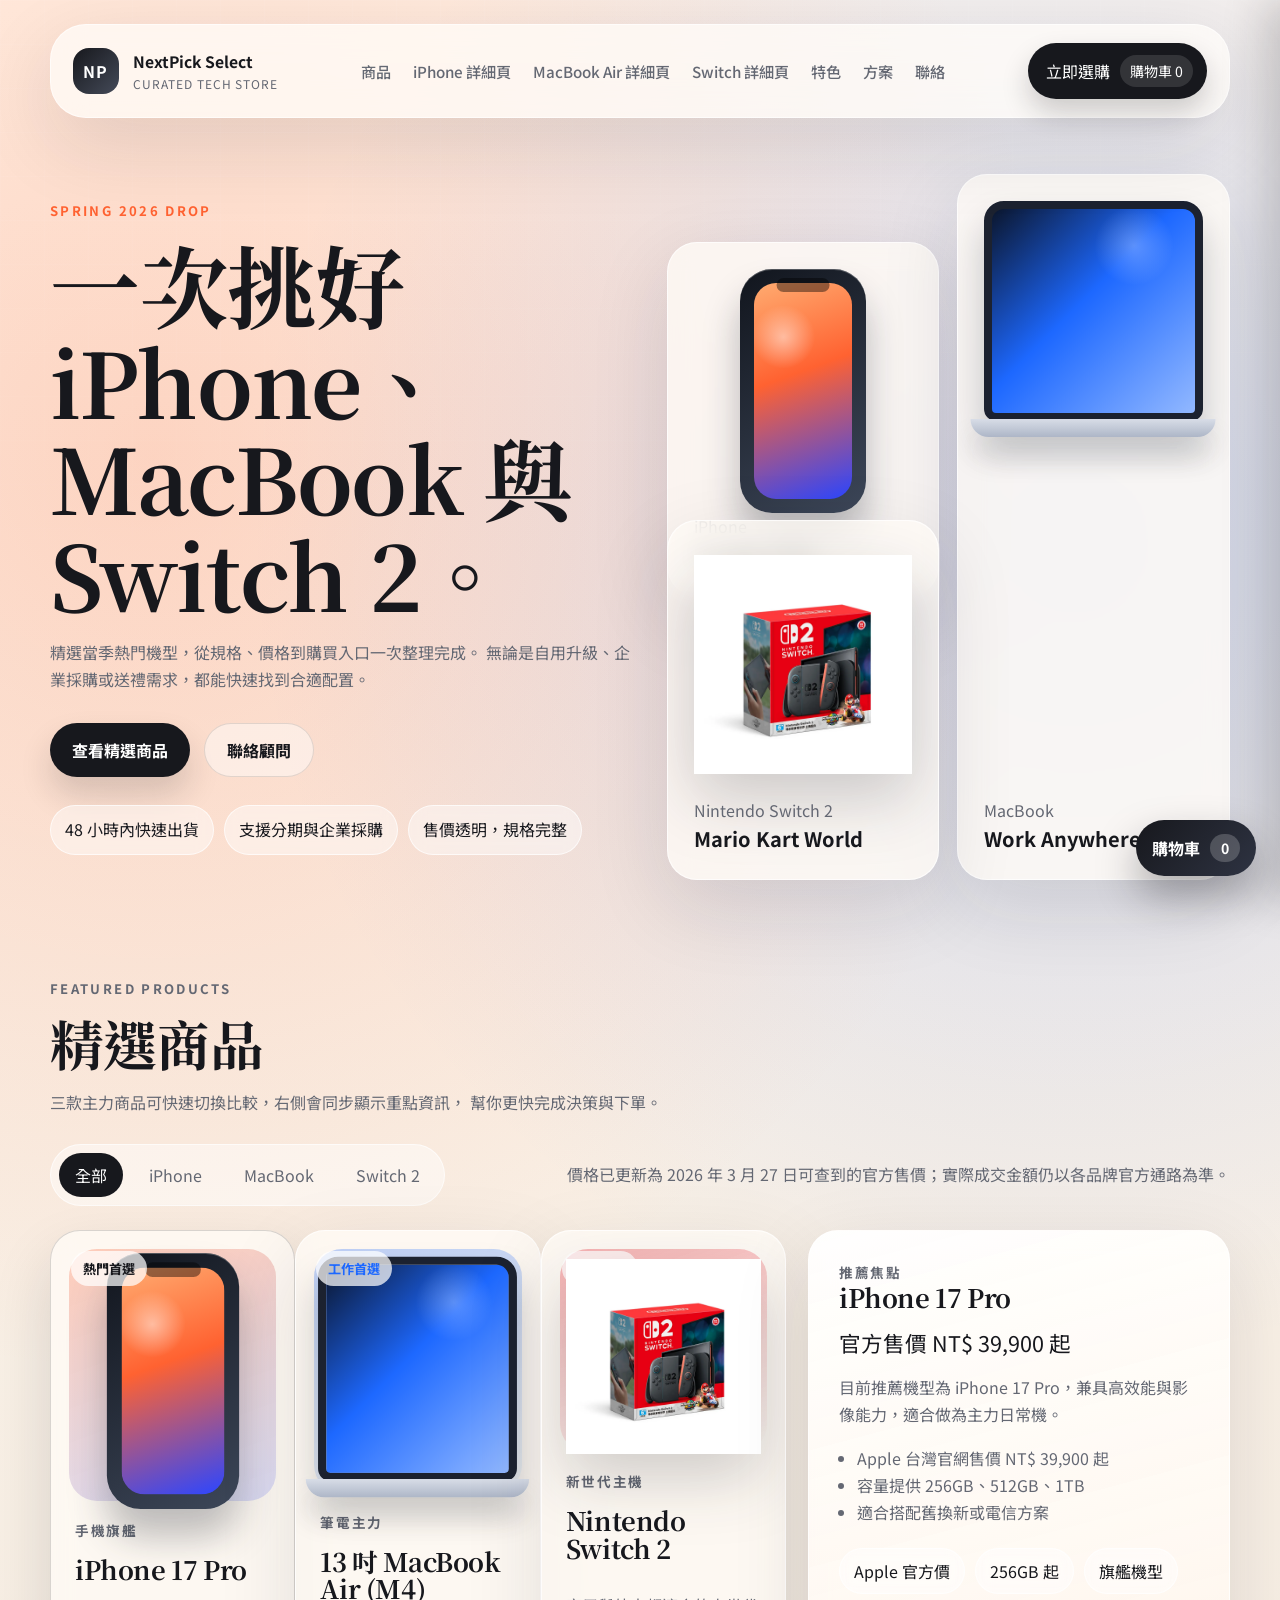
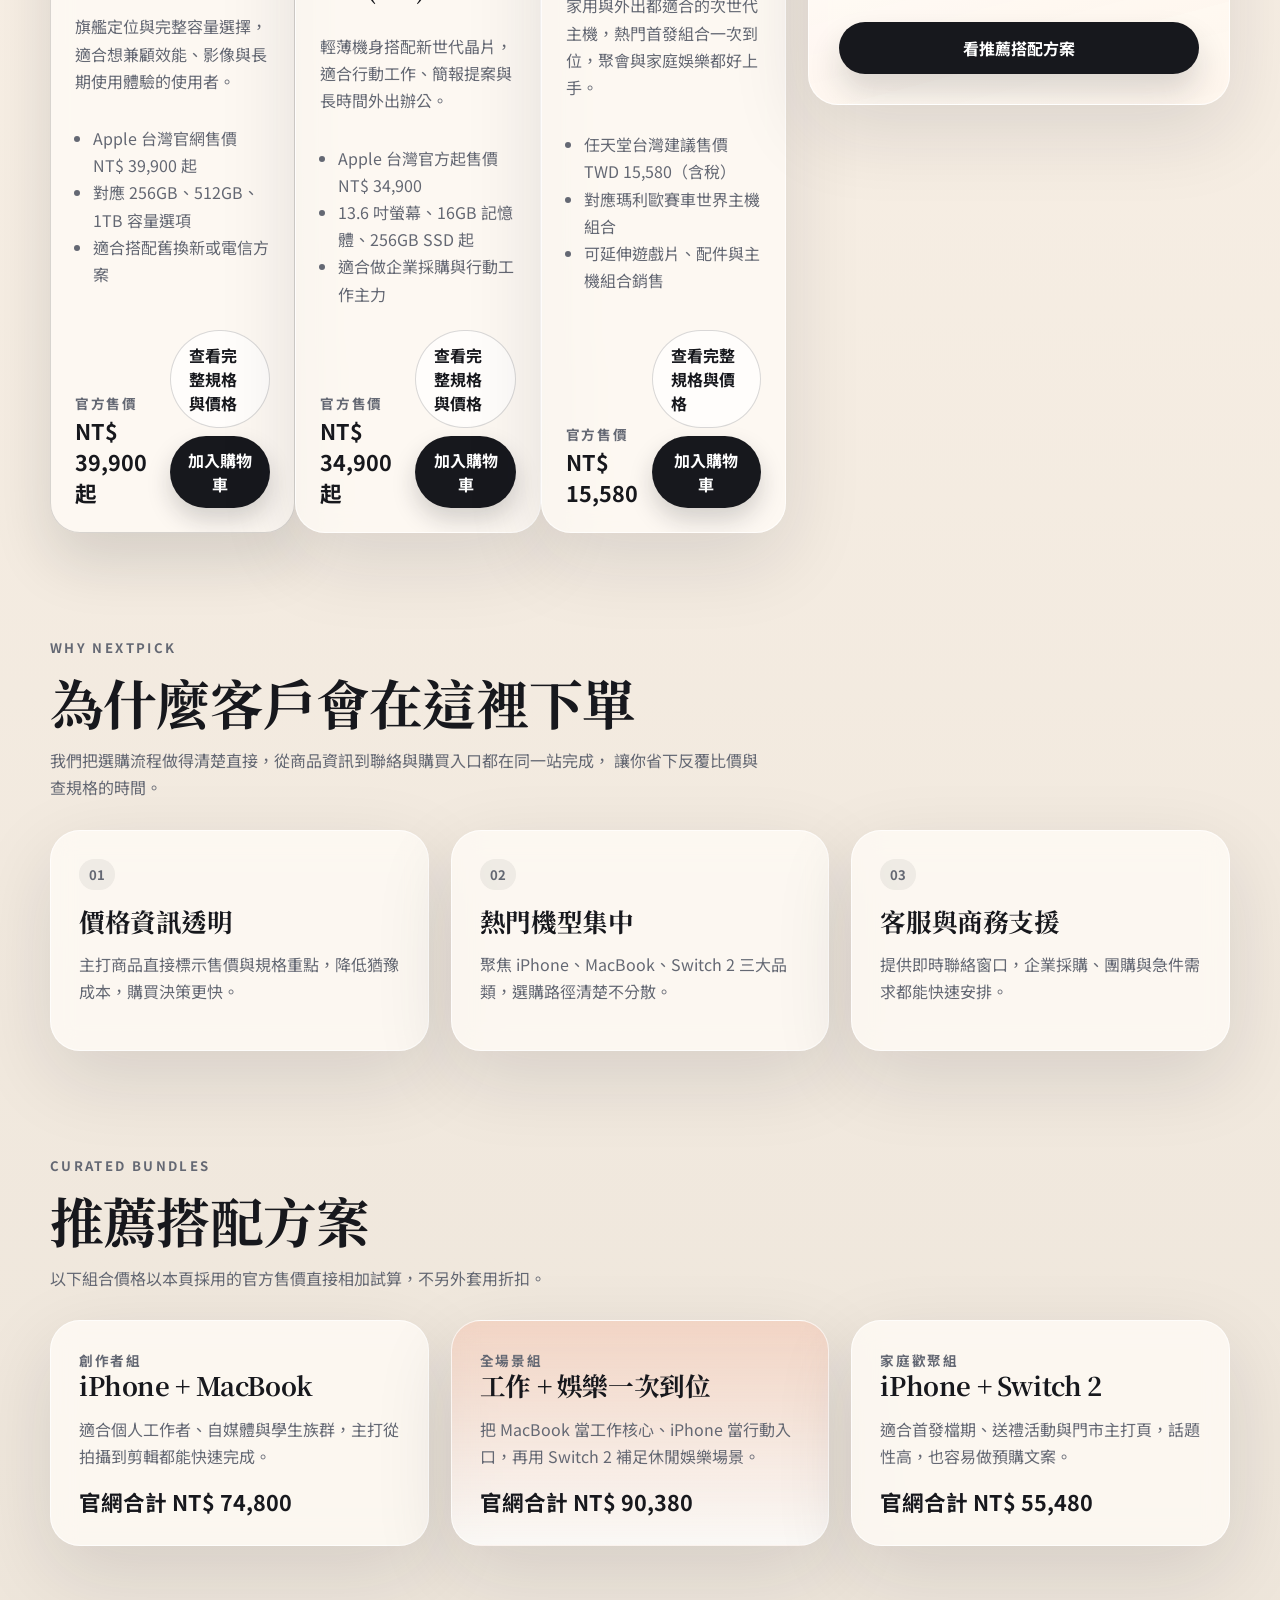
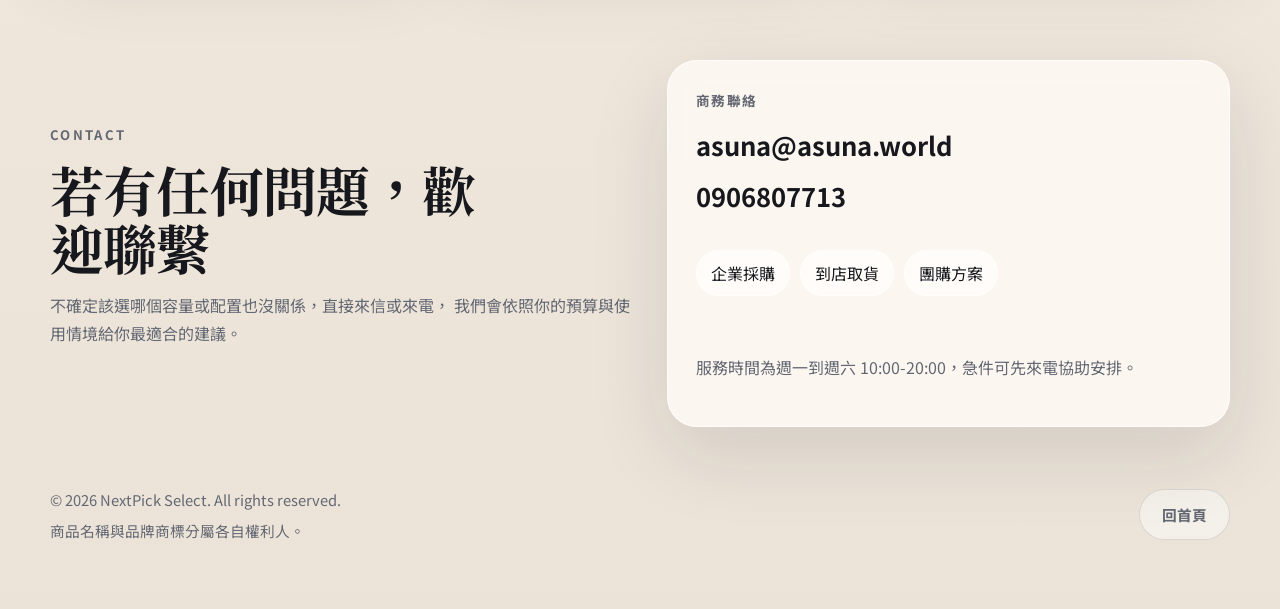
==== commit 31caf746: "feat: add switch detail page and expand cart actions across specs" ====
--- a/index.html
+++ b/index.html
@@ -26,6 +26,7 @@
         <a href="#catalog">商品</a>
         <a href="iphone-details.html">iPhone 詳細頁</a>
         <a href="macbook-air-details.html">MacBook Air 詳細頁</a>
+        <a href="switch-details.html">Switch 詳細頁</a>
         <a href="#benefits">特色</a>
         <a href="#plans">方案</a>
         <a href="#contact">聯絡</a>
@@ -208,7 +209,7 @@
                     <strong class="product-price">NT$ 15,580</strong>
                   </div>
                   <div class="product-actions">
-                    <a class="button button-small button-link button-outline" href="#contact">立即洽詢</a>
+                    <a class="button button-small button-link button-outline" href="switch-details.html">查看完整規格與價格</a>
                     <button class="button button-small button-cart" type="button" data-add-product="switch">加入購物車</button>
                   </div>
                 </div>
@@ -330,8 +331,11 @@
     </main>
 
     <footer class="site-footer">
-      <p>© <span id="year">2026</span> NextPick Select. All rights reserved.</p>
-      <p>商品名稱與品牌商標分屬各自權利人。</p>
+      <div class="footer-copy">
+        <p>© <span id="year">2026</span> NextPick Select. All rights reserved.</p>
+        <p>商品名稱與品牌商標分屬各自權利人。</p>
+      </div>
+      <a class="button button-secondary button-home" href="#top">回首頁</a>
     </footer>
   </div>
 
--- a/styles.css
+++ b/styles.css
@@ -789,11 +789,25 @@
 
 .site-footer {
   display: flex;
+  align-items: center;
   justify-content: space-between;
   gap: 20px;
   padding: 42px 0 18px;
   color: var(--muted);
   font-size: 0.92rem;
+}
+
+.footer-copy {
+  display: grid;
+  gap: 6px;
+}
+
+.footer-copy p {
+  margin: 0;
+}
+
+.button-home {
+  white-space: nowrap;
 }
 
 .toast {
@@ -1005,6 +1019,11 @@
   white-space: nowrap;
 }
 
+.mini-action-cell {
+  width: 150px;
+  white-space: nowrap;
+}
+
 .cart-add-button {
   width: 100%;
   justify-content: center;
@@ -1279,6 +1298,7 @@
 
   .site-footer {
     flex-direction: column;
+    align-items: flex-start;
   }
 }
 
@@ -1338,6 +1358,10 @@
   .button,
   .header-cta {
     width: 100%;
+  }
+
+  .site-footer .button-home {
+    width: auto;
   }
 
   .product-body,
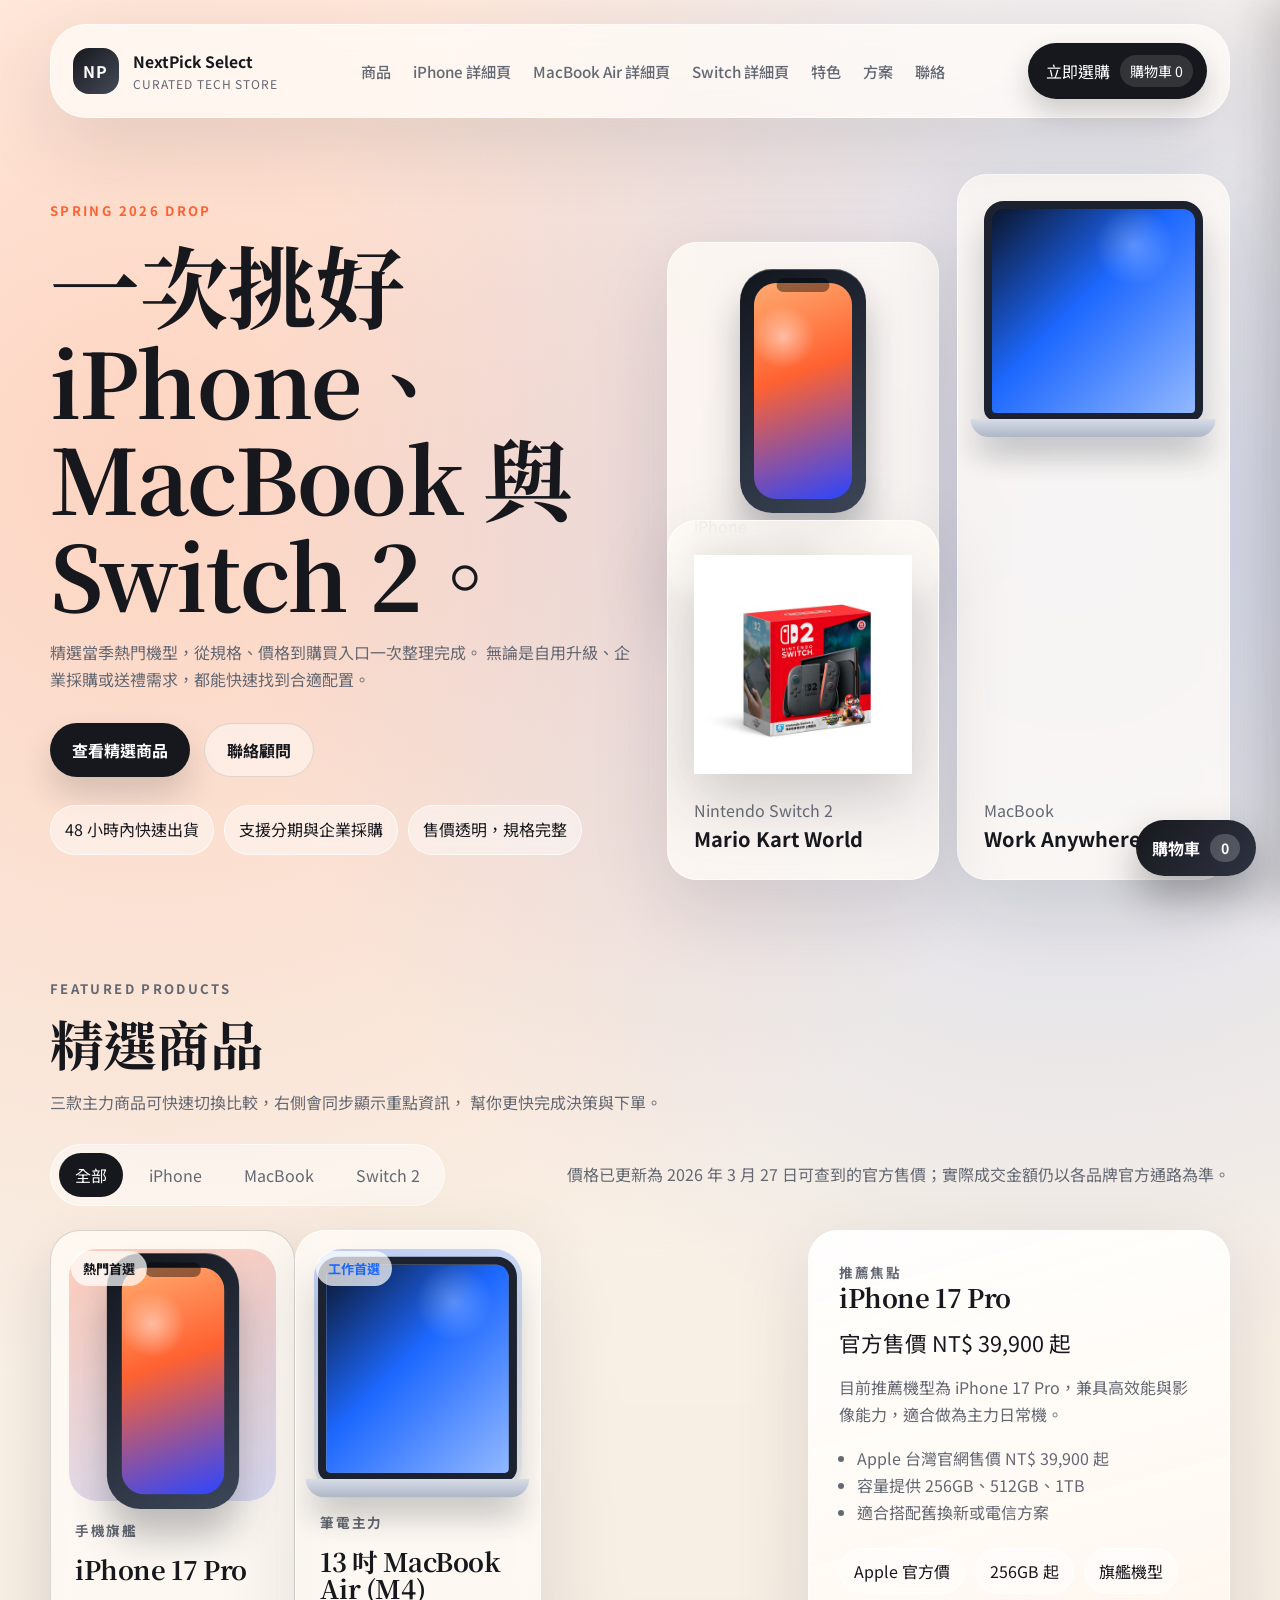
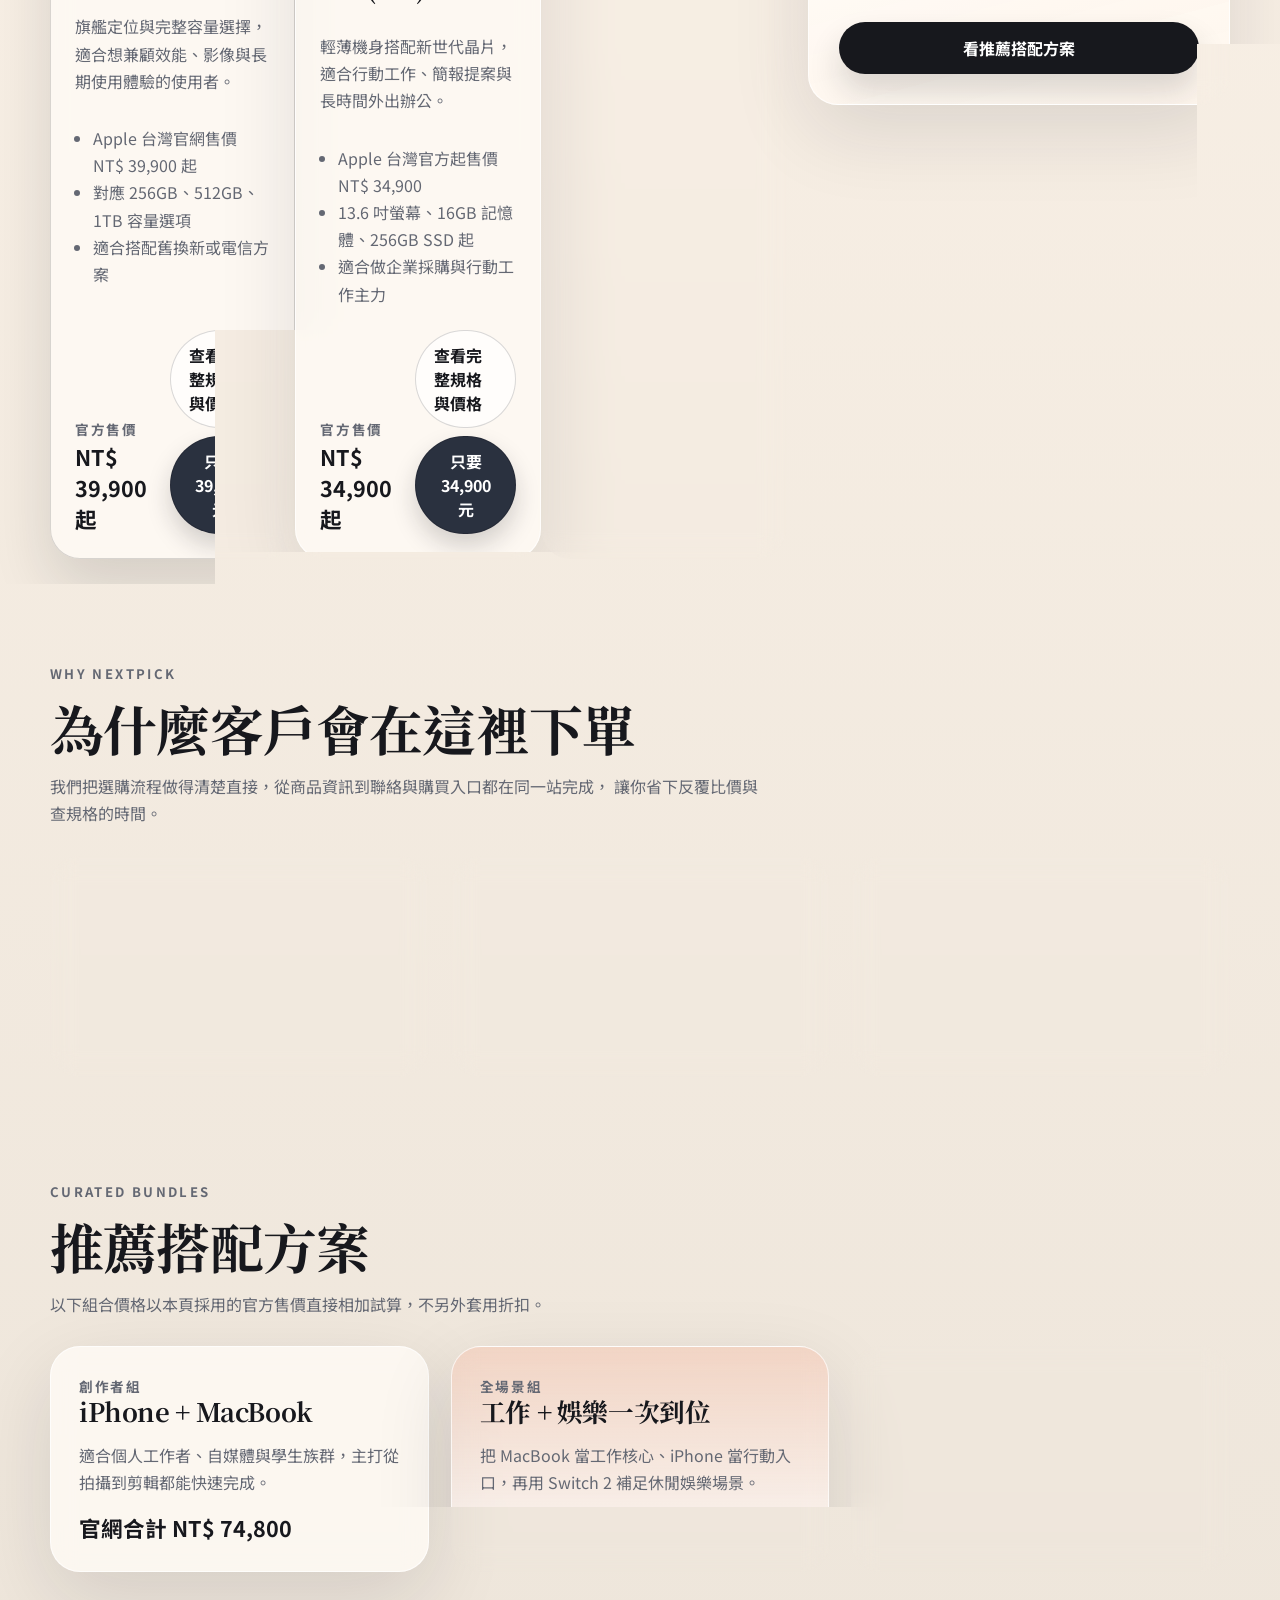
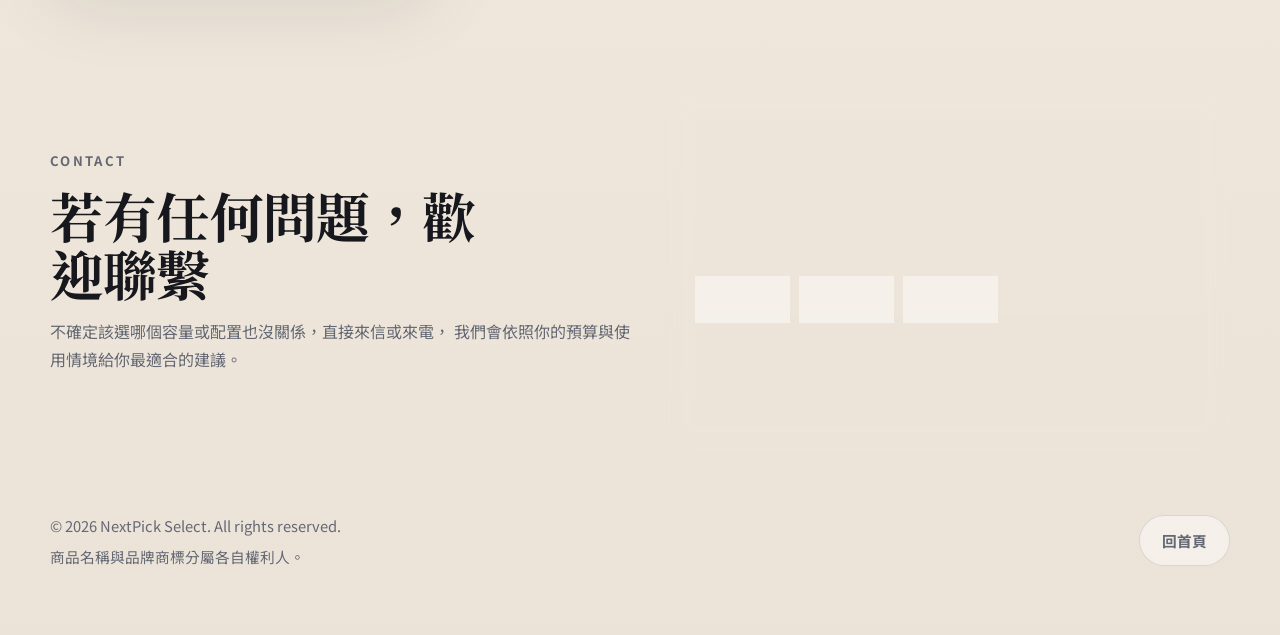
==== commit 68969adc: "feat: price-first cart buttons with hover CTA" ====
--- a/index.html
+++ b/index.html
@@ -143,7 +143,10 @@
                   </div>
                   <div class="product-actions">
                     <a class="button button-small button-link button-outline" href="iphone-details.html">查看完整規格與價格</a>
-                    <button class="button button-small button-cart" type="button" data-add-product="iphone">加入購物車</button>
+                    <button class="button button-small button-cart cart-price-button" type="button" data-add-product="iphone">
+                      <span class="cart-button-default">只要39,900元</span>
+                      <span class="cart-button-hover">加入購物車</span>
+                    </button>
                   </div>
                 </div>
               </div>
@@ -178,7 +181,10 @@
                   </div>
                   <div class="product-actions">
                     <a class="button button-small button-link button-outline" href="macbook-air-details.html">查看完整規格與價格</a>
-                    <button class="button button-small button-cart" type="button" data-add-product="macbook">加入購物車</button>
+                    <button class="button button-small button-cart cart-price-button" type="button" data-add-product="macbook">
+                      <span class="cart-button-default">只要34,900元</span>
+                      <span class="cart-button-hover">加入購物車</span>
+                    </button>
                   </div>
                 </div>
               </div>
@@ -210,7 +216,10 @@
                   </div>
                   <div class="product-actions">
                     <a class="button button-small button-link button-outline" href="switch-details.html">查看完整規格與價格</a>
-                    <button class="button button-small button-cart" type="button" data-add-product="switch">加入購物車</button>
+                    <button class="button button-small button-cart cart-price-button" type="button" data-add-product="switch">
+                      <span class="cart-button-default">只要15,580元</span>
+                      <span class="cart-button-hover">加入購物車</span>
+                    </button>
                   </div>
                 </div>
               </div>
--- a/styles.css
+++ b/styles.css
@@ -277,9 +277,74 @@
 }
 
 .button-cart {
+  background: #2a313f;
+  color: #fff;
+  box-shadow: 0 12px 24px rgba(23, 24, 29, 0.18);
+}
+
+.cart-price-button {
+  position: relative;
+  overflow: hidden;
+  min-height: 42px;
+  border: 1px solid rgba(17, 20, 28, 0.24);
+}
+
+.cart-price-button .cart-button-default,
+.cart-price-button .cart-button-hover,
+.cart-price-button .cart-button-success {
+  display: inline-flex;
+  align-items: center;
+  justify-content: center;
+  width: 100%;
+  transition:
+    opacity 170ms ease,
+    transform 170ms ease;
+}
+
+.cart-price-button .cart-button-default {
+  opacity: 1;
+  transform: translateY(0);
+}
+
+.cart-price-button .cart-button-hover,
+.cart-price-button .cart-button-success {
+  position: absolute;
+  inset: 0;
+  opacity: 0;
+  transform: translateY(8px);
+}
+
+.cart-price-button:hover,
+.cart-price-button:focus-visible {
+  background: #17181d;
+  color: #fff;
+}
+
+.cart-price-button:hover .cart-button-default,
+.cart-price-button:focus-visible .cart-button-default {
+  opacity: 0;
+  transform: translateY(-8px);
+}
+
+.cart-price-button:hover .cart-button-hover,
+.cart-price-button:focus-visible .cart-button-hover {
+  opacity: 1;
+  transform: translateY(0);
+}
+
+.cart-price-button.is-added {
   background: var(--ink);
   color: #fff;
-  box-shadow: 0 12px 24px rgba(23, 24, 29, 0.18);
+}
+
+.cart-price-button.is-added .cart-button-default,
+.cart-price-button.is-added .cart-button-hover {
+  opacity: 0;
+}
+
+.cart-price-button.is-added .cart-button-success {
+  opacity: 1;
+  transform: translateY(0);
 }
 
 .hero-points {
@@ -1029,13 +1094,14 @@
   justify-content: center;
   padding: 10px 14px;
   border: 1px solid rgba(23, 24, 29, 0.18);
-  background: rgba(23, 24, 29, 0.06);
+  background: #2a313f;
+  color: #fff;
   font-size: 0.88rem;
   line-height: 1.2;
 }
 
 .cart-add-button.is-added {
-  border-color: var(--ink);
+  border-color: #17181d;
   background: var(--ink);
   color: #fff;
 }
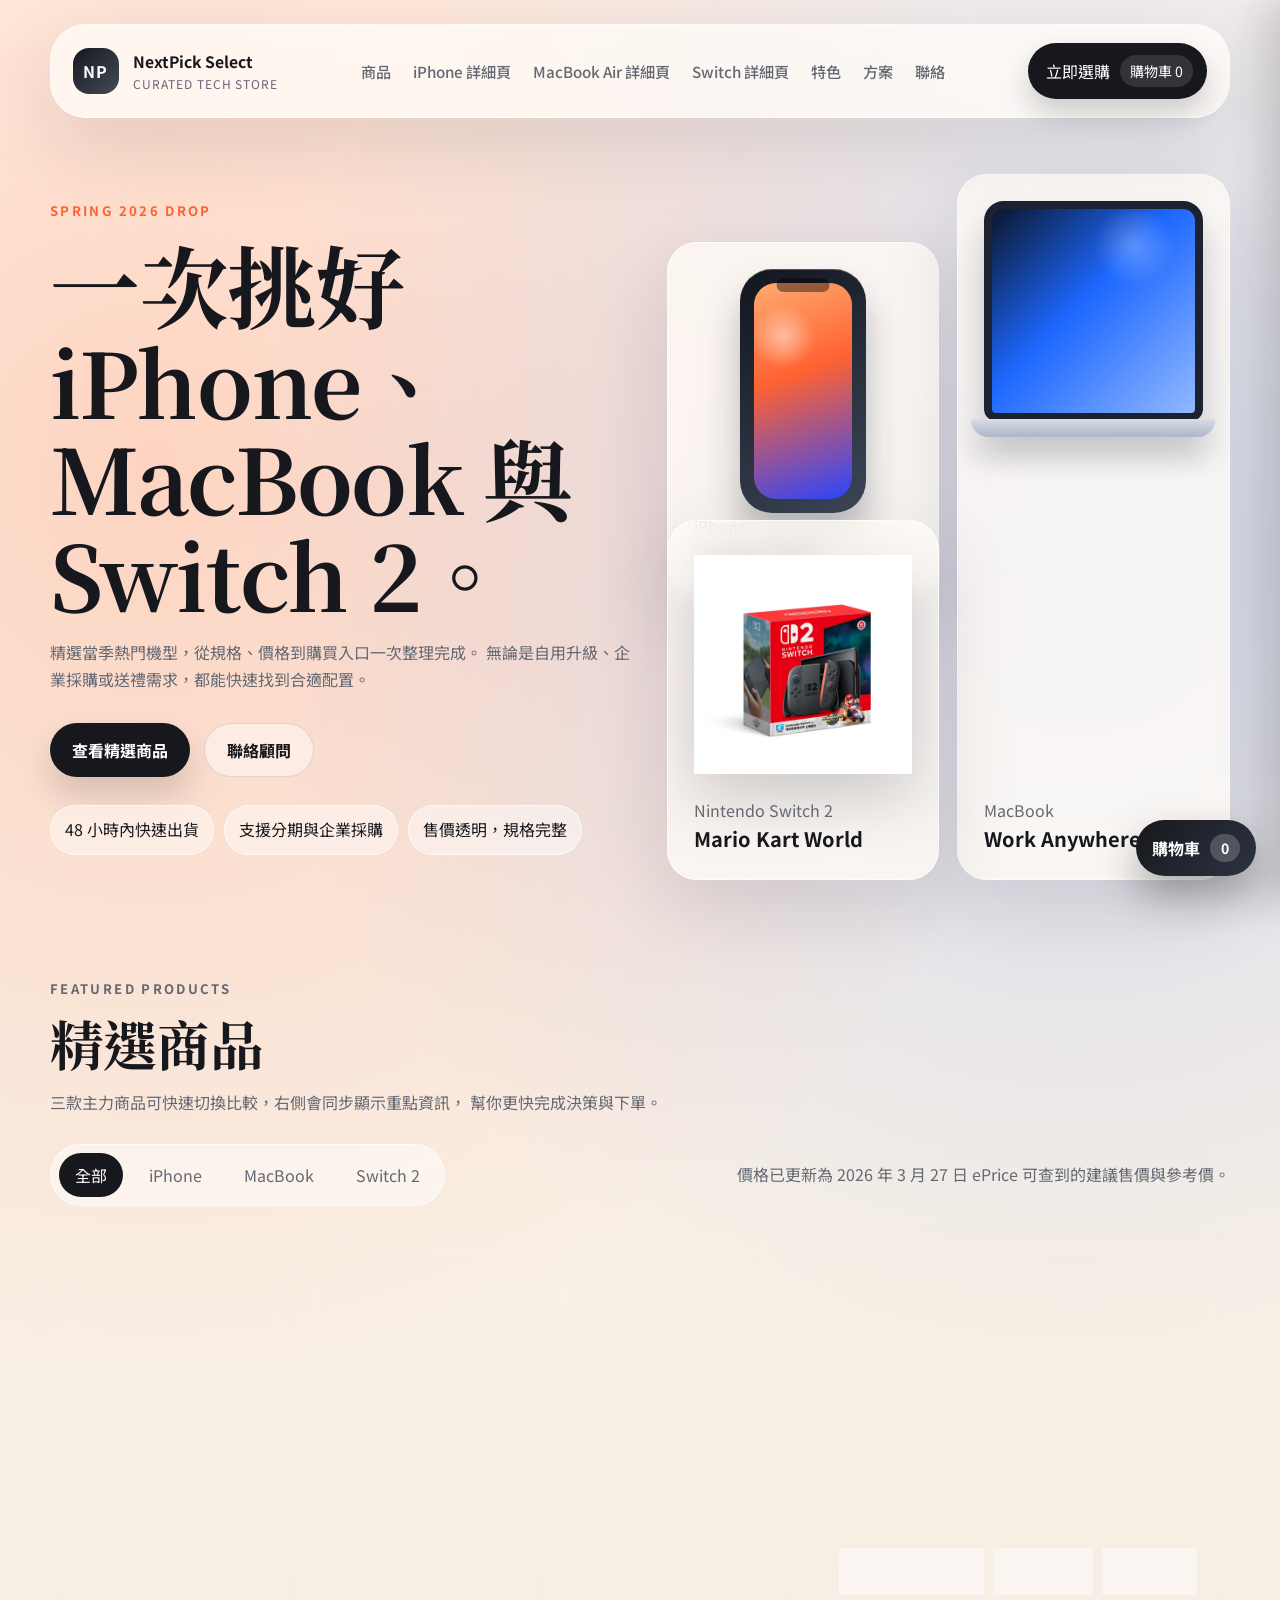
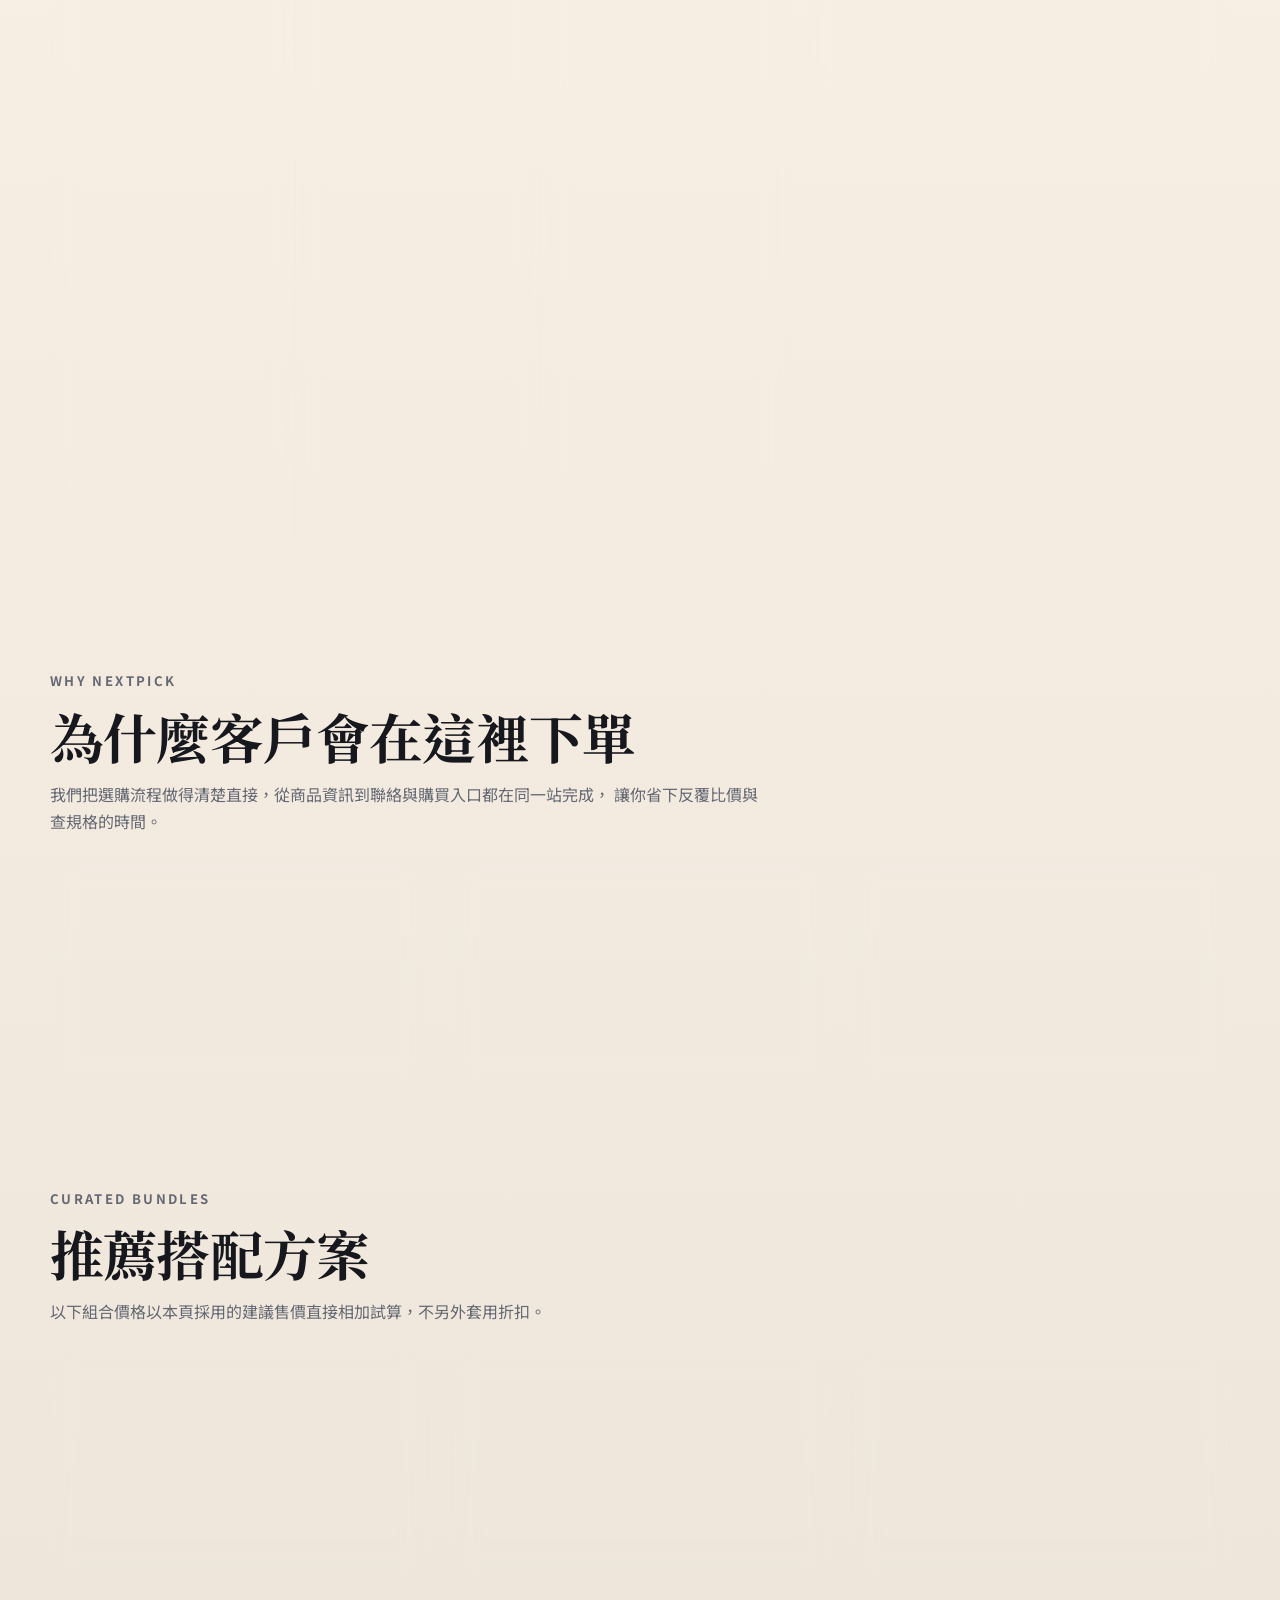
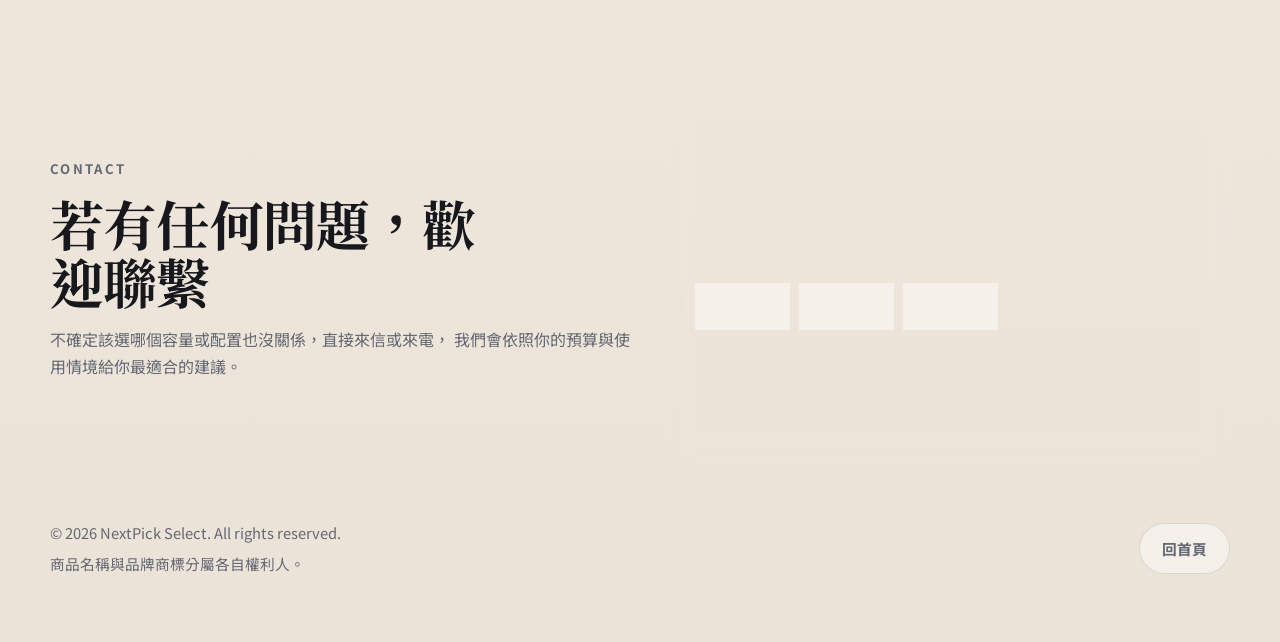
==== commit 599eaee5: "chore: sync ePrice data and refine detail pages" ====
--- a/index.html
+++ b/index.html
@@ -110,7 +110,7 @@
             <button class="filter-button" type="button" data-filter="console" aria-selected="false">Switch 2</button>
           </div>
 
-          <p class="catalog-note">價格已更新為 2026 年 3 月 27 日可查到的官方售價；實際成交金額仍以各品牌官方通路為準。</p>
+          <p class="catalog-note">價格已更新為 2026 年 3 月 27 日 ePrice 可查到的建議售價與參考價。</p>
         </div>
 
         <div class="catalog-layout">
@@ -131,20 +131,20 @@
                 </p>
 
                 <ul class="product-specs">
-                  <li>Apple 台灣官網售價 NT$ 39,900 起</li>
+                  <li>ePrice 建議售價 NT$ 39,900 起</li>
                   <li>對應 256GB、512GB、1TB 容量選項</li>
-                  <li>適合搭配舊換新或電信方案</li>
+                  <li>ePrice 新機報價（256GB）約 NT$ 37,000</li>
                 </ul>
 
                 <div class="product-footer">
                   <div>
-                    <p class="price-label">官方售價</p>
+                    <p class="price-label">建議售價</p>
                     <strong class="product-price">NT$ 39,900 起</strong>
                   </div>
                   <div class="product-actions">
                     <a class="button button-small button-link button-outline" href="iphone-details.html">查看完整規格與價格</a>
                     <button class="button button-small button-cart cart-price-button" type="button" data-add-product="iphone">
-                      <span class="cart-button-default">只要39,900元</span>
+                      <span class="cart-button-default">只要35,890元</span>
                       <span class="cart-button-hover">加入購物車</span>
                     </button>
                   </div>
@@ -163,26 +163,26 @@
 
               <div class="product-body">
                 <p class="product-kicker">筆電主力</p>
-                <h3>13 吋 MacBook Air (M4)</h3>
+                <h3>13 吋 MacBook Air (M5)</h3>
                 <p class="product-description">
                   輕薄機身搭配新世代晶片，適合行動工作、簡報提案與長時間外出辦公。
                 </p>
 
                 <ul class="product-specs">
-                  <li>Apple 台灣官方起售價 NT$ 34,900</li>
-                  <li>13.6 吋螢幕、16GB 記憶體、256GB SSD 起</li>
+                  <li>ePrice 建議售價 NT$ 35,900 起</li>
+                  <li>13.6 吋螢幕、16GB 記憶體、512GB SSD 起</li>
                   <li>適合做企業採購與行動工作主力</li>
                 </ul>
 
                 <div class="product-footer">
                   <div>
-                    <p class="price-label">官方售價</p>
-                    <strong class="product-price">NT$ 34,900 起</strong>
+                    <p class="price-label">建議售價</p>
+                    <strong class="product-price">NT$ 35,900 起</strong>
                   </div>
                   <div class="product-actions">
                     <a class="button button-small button-link button-outline" href="macbook-air-details.html">查看完整規格與價格</a>
                     <button class="button button-small button-cart cart-price-button" type="button" data-add-product="macbook">
-                      <span class="cart-button-default">只要34,900元</span>
+                      <span class="cart-button-default">只要34,823元</span>
                       <span class="cart-button-hover">加入購物車</span>
                     </button>
                   </div>
@@ -229,19 +229,19 @@
           <aside class="selection-panel reveal" aria-live="polite">
             <p class="selection-label">推薦焦點</p>
             <h3 id="selection-title">iPhone 17 Pro</h3>
-            <p id="selection-price" class="selection-price">官方售價 NT$ 39,900 起</p>
+            <p id="selection-price" class="selection-price">ePrice 建議售價 NT$ 39,900 起</p>
             <p id="selection-description" class="selection-description">
               目前推薦機型為 iPhone 17 Pro，兼具高效能與影像能力，適合做為主力日常機。
             </p>
 
             <ul id="selection-features" class="selection-features">
-              <li>官方售價 NT$ 39,900 起</li>
+              <li>ePrice 建議售價 NT$ 39,900 起</li>
               <li>對應 256GB 起跳版本</li>
-              <li>適合搭配舊換新或電信方案</li>
+              <li>ePrice 新機報價（256GB）約 NT$ 37,000</li>
             </ul>
 
             <div class="selection-tags" id="selection-tags">
-              <span>Apple 官方價</span>
+              <span>ePrice 建議售價</span>
               <span>256GB 起</span>
               <span>旗艦機型</span>
             </div>
@@ -286,7 +286,7 @@
         <div class="section-heading reveal">
           <p class="eyebrow">CURATED BUNDLES</p>
           <h2>推薦搭配方案</h2>
-          <p>以下組合價格以本頁採用的官方售價直接相加試算，不另外套用折扣。</p>
+          <p>以下組合價格以本頁採用的建議售價直接相加試算，不另外套用折扣。</p>
         </div>
 
         <div class="plan-grid">
@@ -294,21 +294,21 @@
             <p class="plan-label">創作者組</p>
             <h3>iPhone + MacBook</h3>
             <p>適合個人工作者、自媒體與學生族群，主打從拍攝到剪輯都能快速完成。</p>
-            <strong>官網合計 NT$ 74,800</strong>
+            <strong>合計 NT$ 75,800</strong>
           </article>
 
           <article class="plan-card reveal emphasis">
             <p class="plan-label">全場景組</p>
             <h3>工作 + 娛樂一次到位</h3>
             <p>把 MacBook 當工作核心、iPhone 當行動入口，再用 Switch 2 補足休閒娛樂場景。</p>
-            <strong>官網合計 NT$ 90,380</strong>
+            <strong>合計 NT$ 91,380</strong>
           </article>
 
           <article class="plan-card reveal">
             <p class="plan-label">家庭歡聚組</p>
             <h3>iPhone + Switch 2</h3>
             <p>適合首發檔期、送禮活動與門市主打頁，話題性高，也容易做預購文案。</p>
-            <strong>官網合計 NT$ 55,480</strong>
+            <strong>合計 NT$ 55,480</strong>
           </article>
         </div>
       </section>
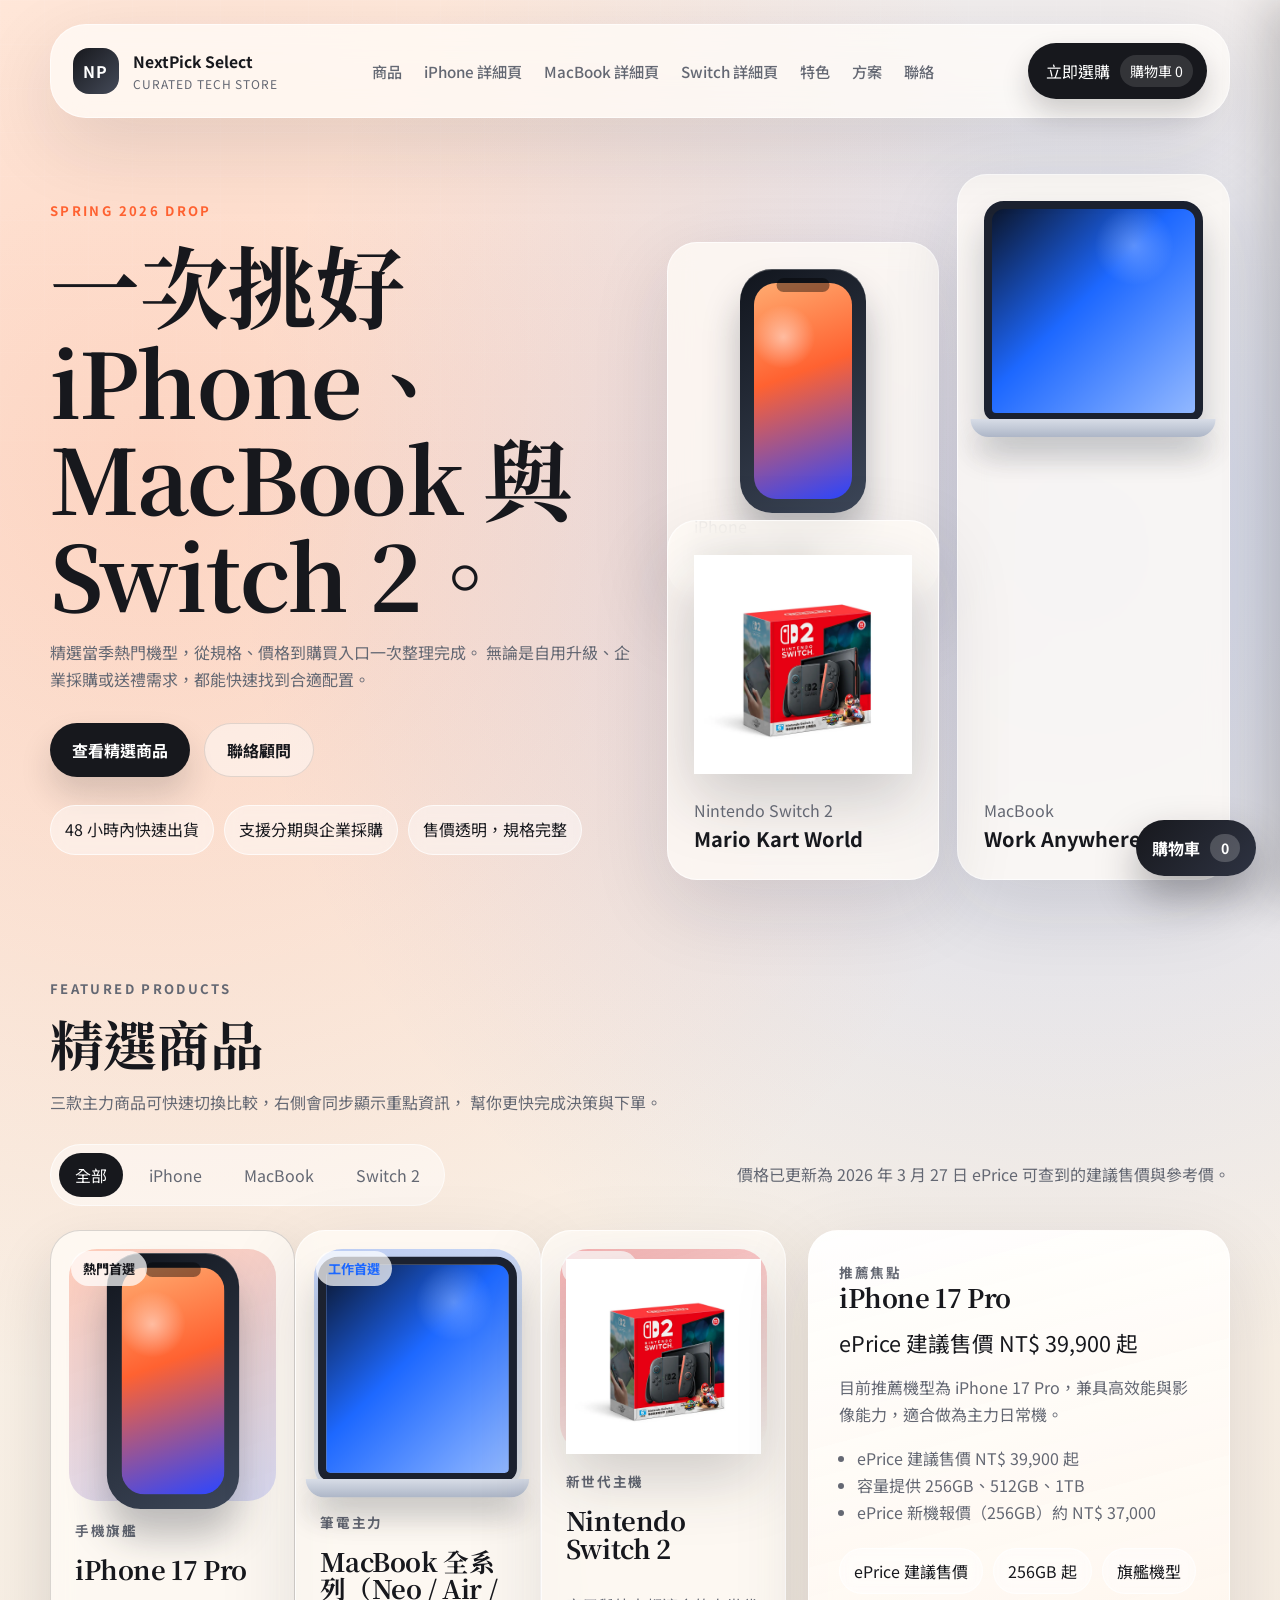
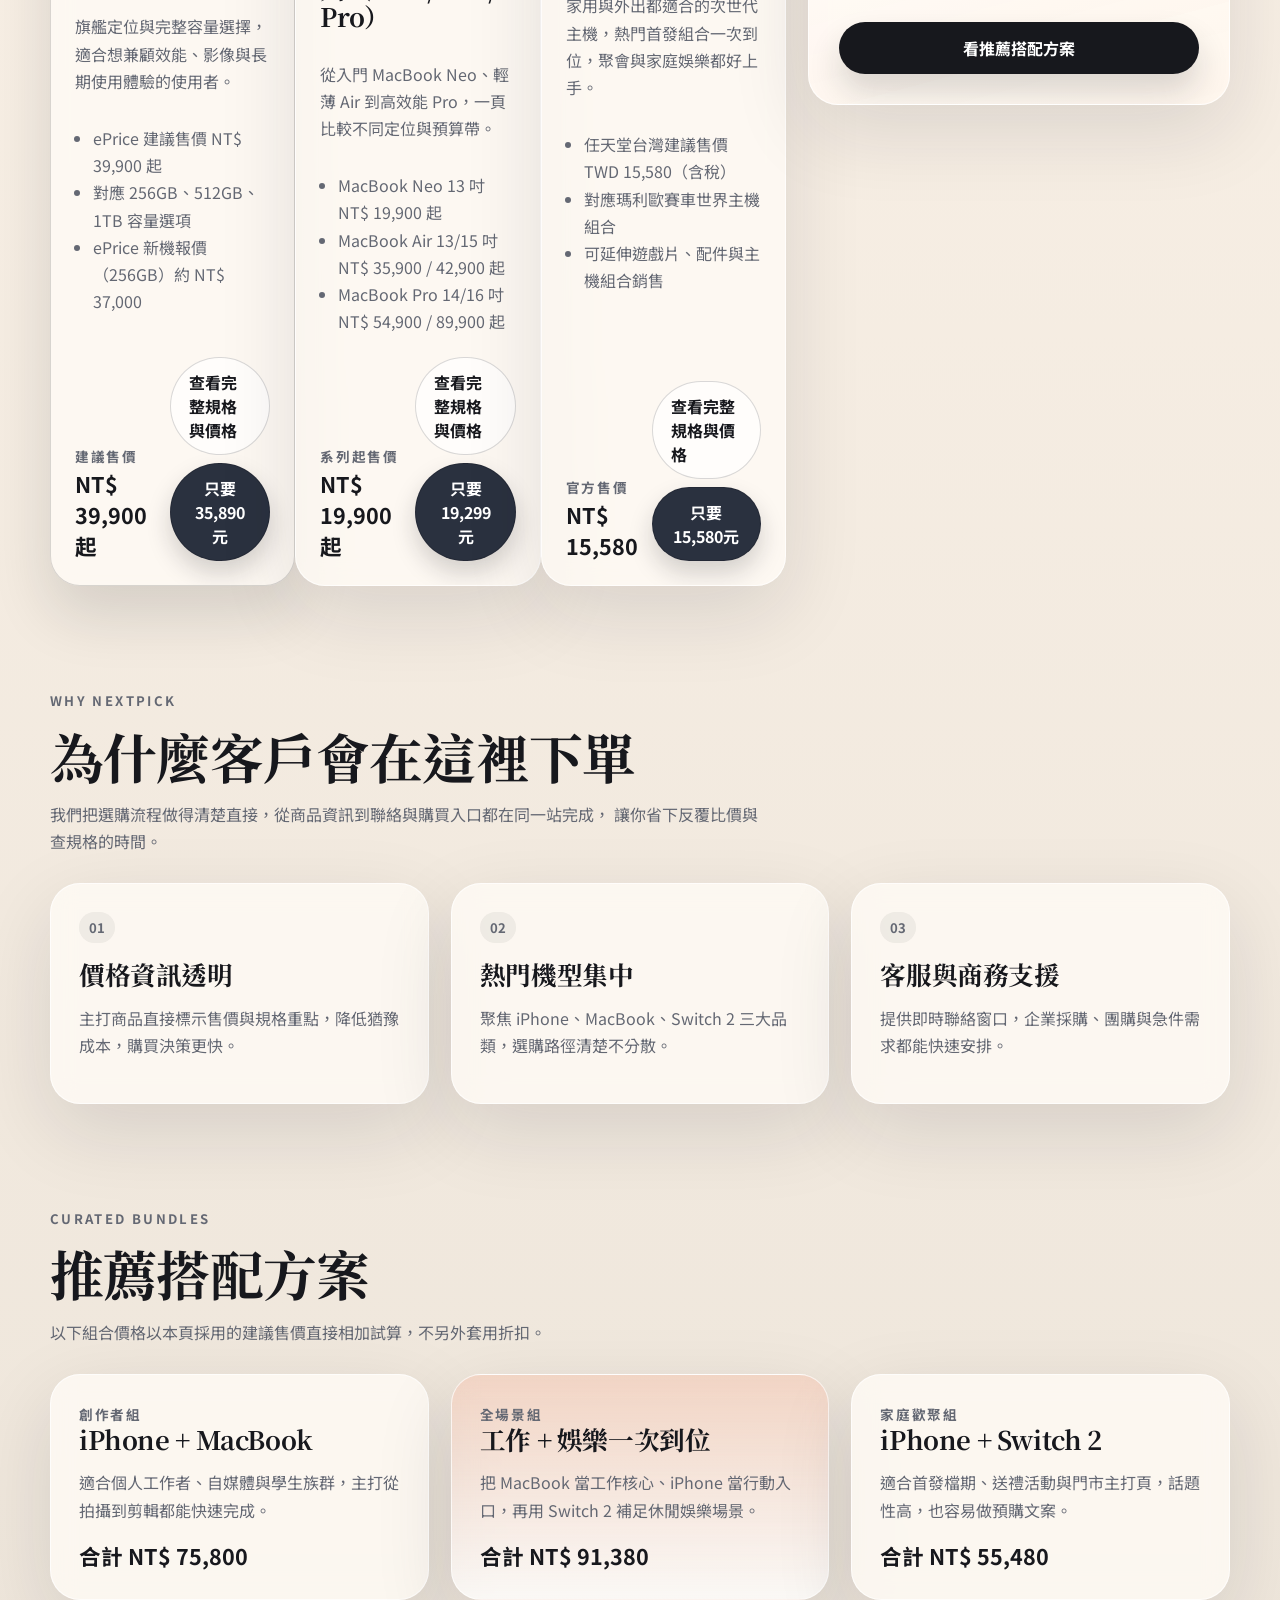
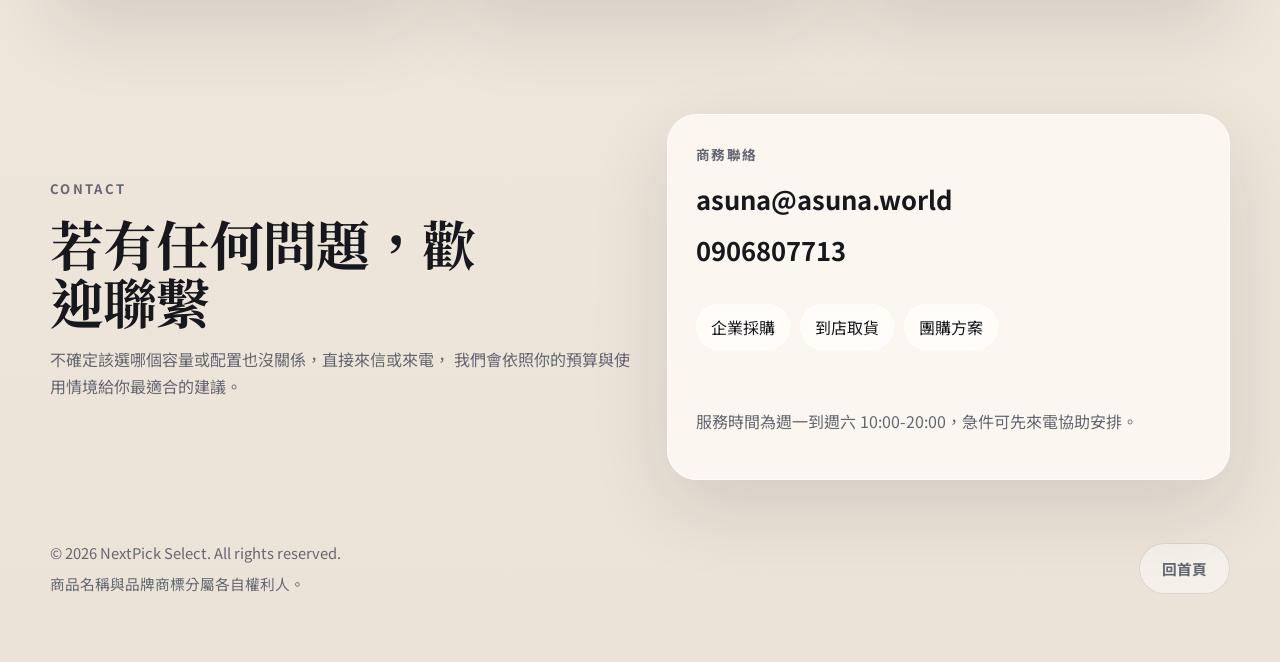
==== commit 6aa0b2b2: "feat: expand macbook lineup and refresh detail content" ====
--- a/index.html
+++ b/index.html
@@ -25,7 +25,7 @@
       <nav class="site-nav" aria-label="主要導覽">
         <a href="#catalog">商品</a>
         <a href="iphone-details.html">iPhone 詳細頁</a>
-        <a href="macbook-air-details.html">MacBook Air 詳細頁</a>
+        <a href="macbook-air-details.html">MacBook 詳細頁</a>
         <a href="switch-details.html">Switch 詳細頁</a>
         <a href="#benefits">特色</a>
         <a href="#plans">方案</a>
@@ -163,26 +163,26 @@
 
               <div class="product-body">
                 <p class="product-kicker">筆電主力</p>
-                <h3>13 吋 MacBook Air (M5)</h3>
+                <h3>MacBook 全系列（Neo / Air / Pro）</h3>
                 <p class="product-description">
-                  輕薄機身搭配新世代晶片，適合行動工作、簡報提案與長時間外出辦公。
+                  從入門 MacBook Neo、輕薄 Air 到高效能 Pro，一頁比較不同定位與預算帶。
                 </p>
 
                 <ul class="product-specs">
-                  <li>ePrice 建議售價 NT$ 35,900 起</li>
-                  <li>13.6 吋螢幕、16GB 記憶體、512GB SSD 起</li>
-                  <li>適合做企業採購與行動工作主力</li>
+                  <li>MacBook Neo 13 吋 NT$ 19,900 起</li>
+                  <li>MacBook Air 13/15 吋 NT$ 35,900 / 42,900 起</li>
+                  <li>MacBook Pro 14/16 吋 NT$ 54,900 / 89,900 起</li>
                 </ul>
 
                 <div class="product-footer">
                   <div>
-                    <p class="price-label">建議售價</p>
-                    <strong class="product-price">NT$ 35,900 起</strong>
+                    <p class="price-label">系列起售價</p>
+                    <strong class="product-price">NT$ 19,900 起</strong>
                   </div>
                   <div class="product-actions">
                     <a class="button button-small button-link button-outline" href="macbook-air-details.html">查看完整規格與價格</a>
                     <button class="button button-small button-cart cart-price-button" type="button" data-add-product="macbook">
-                      <span class="cart-button-default">只要34,823元</span>
+                      <span class="cart-button-default">只要19,299元</span>
                       <span class="cart-button-hover">加入購物車</span>
                     </button>
                   </div>
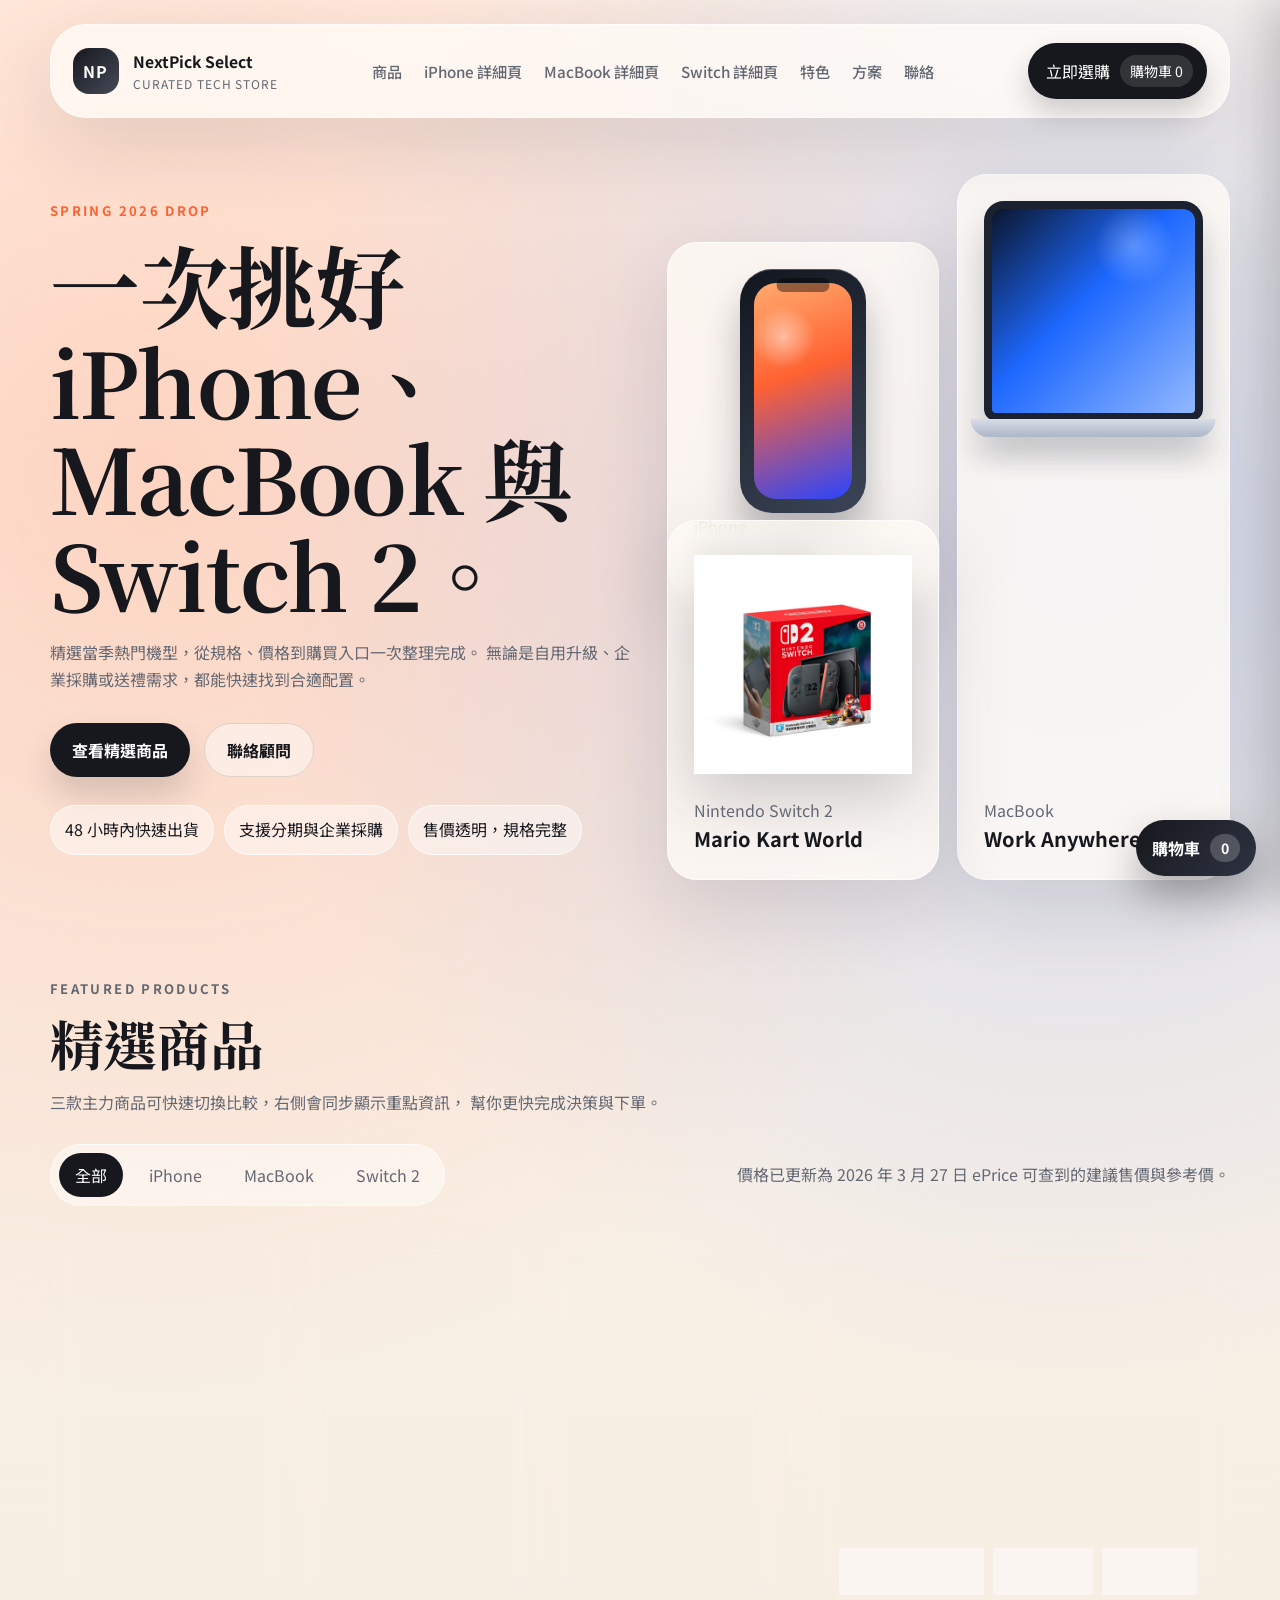
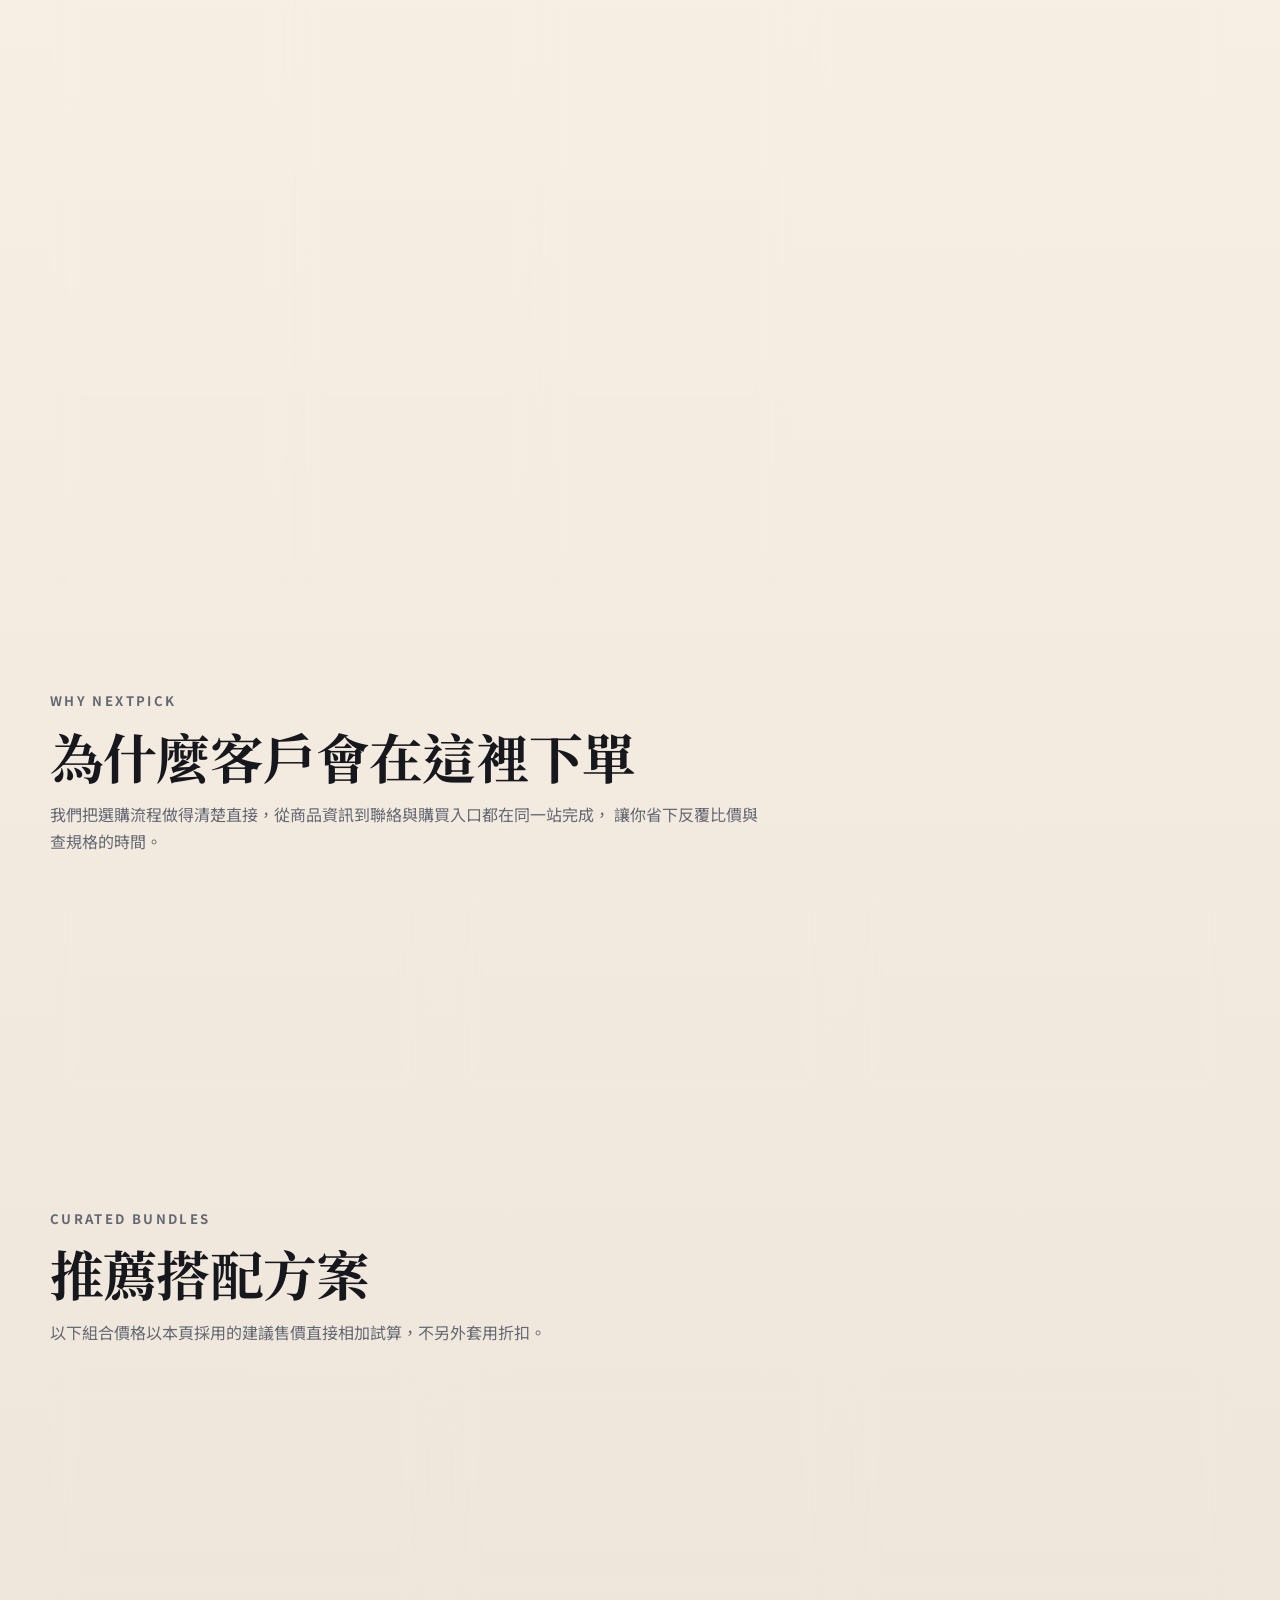
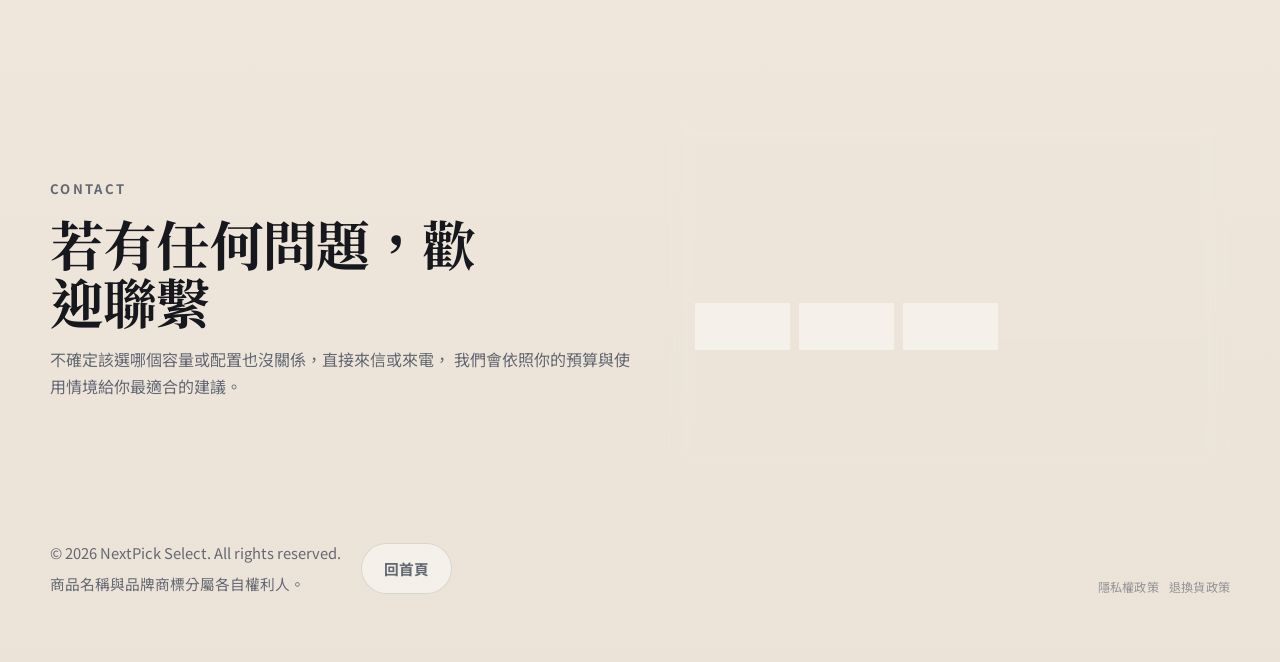
==== commit 99ae5c2c: "feat: add privacy and return policy pages" ====
--- a/index.html
+++ b/index.html
@@ -345,6 +345,10 @@
         <p>商品名稱與品牌商標分屬各自權利人。</p>
       </div>
       <a class="button button-secondary button-home" href="#top">回首頁</a>
+      <div class="policy-corner-links">
+        <a class="policy-corner-link" href="privacy-policy.html">隱私權政策</a>
+        <a class="policy-corner-link" href="return-policy.html">退換貨政策</a>
+      </div>
     </footer>
   </div>
 
--- a/styles.css
+++ b/styles.css
@@ -875,6 +875,30 @@
   white-space: nowrap;
 }
 
+.policy-corner-links {
+  margin-left: auto;
+  align-self: flex-end;
+  display: inline-flex;
+  align-items: center;
+  gap: 10px;
+}
+
+.policy-corner-link {
+  font-size: 0.76rem;
+  color: rgba(100, 104, 115, 0.78);
+  letter-spacing: 0.02em;
+  opacity: 0.82;
+  transition:
+    color 160ms ease,
+    opacity 160ms ease;
+}
+
+.policy-corner-link:hover,
+.policy-corner-link:focus-visible {
+  color: rgba(23, 24, 29, 0.78);
+  opacity: 1;
+}
+
 .toast {
   position: fixed;
   right: 24px;
@@ -1366,6 +1390,11 @@
     flex-direction: column;
     align-items: flex-start;
   }
+
+  .policy-corner-links {
+    margin-left: 0;
+    align-self: flex-start;
+  }
 }
 
 @media (max-width: 860px) {
